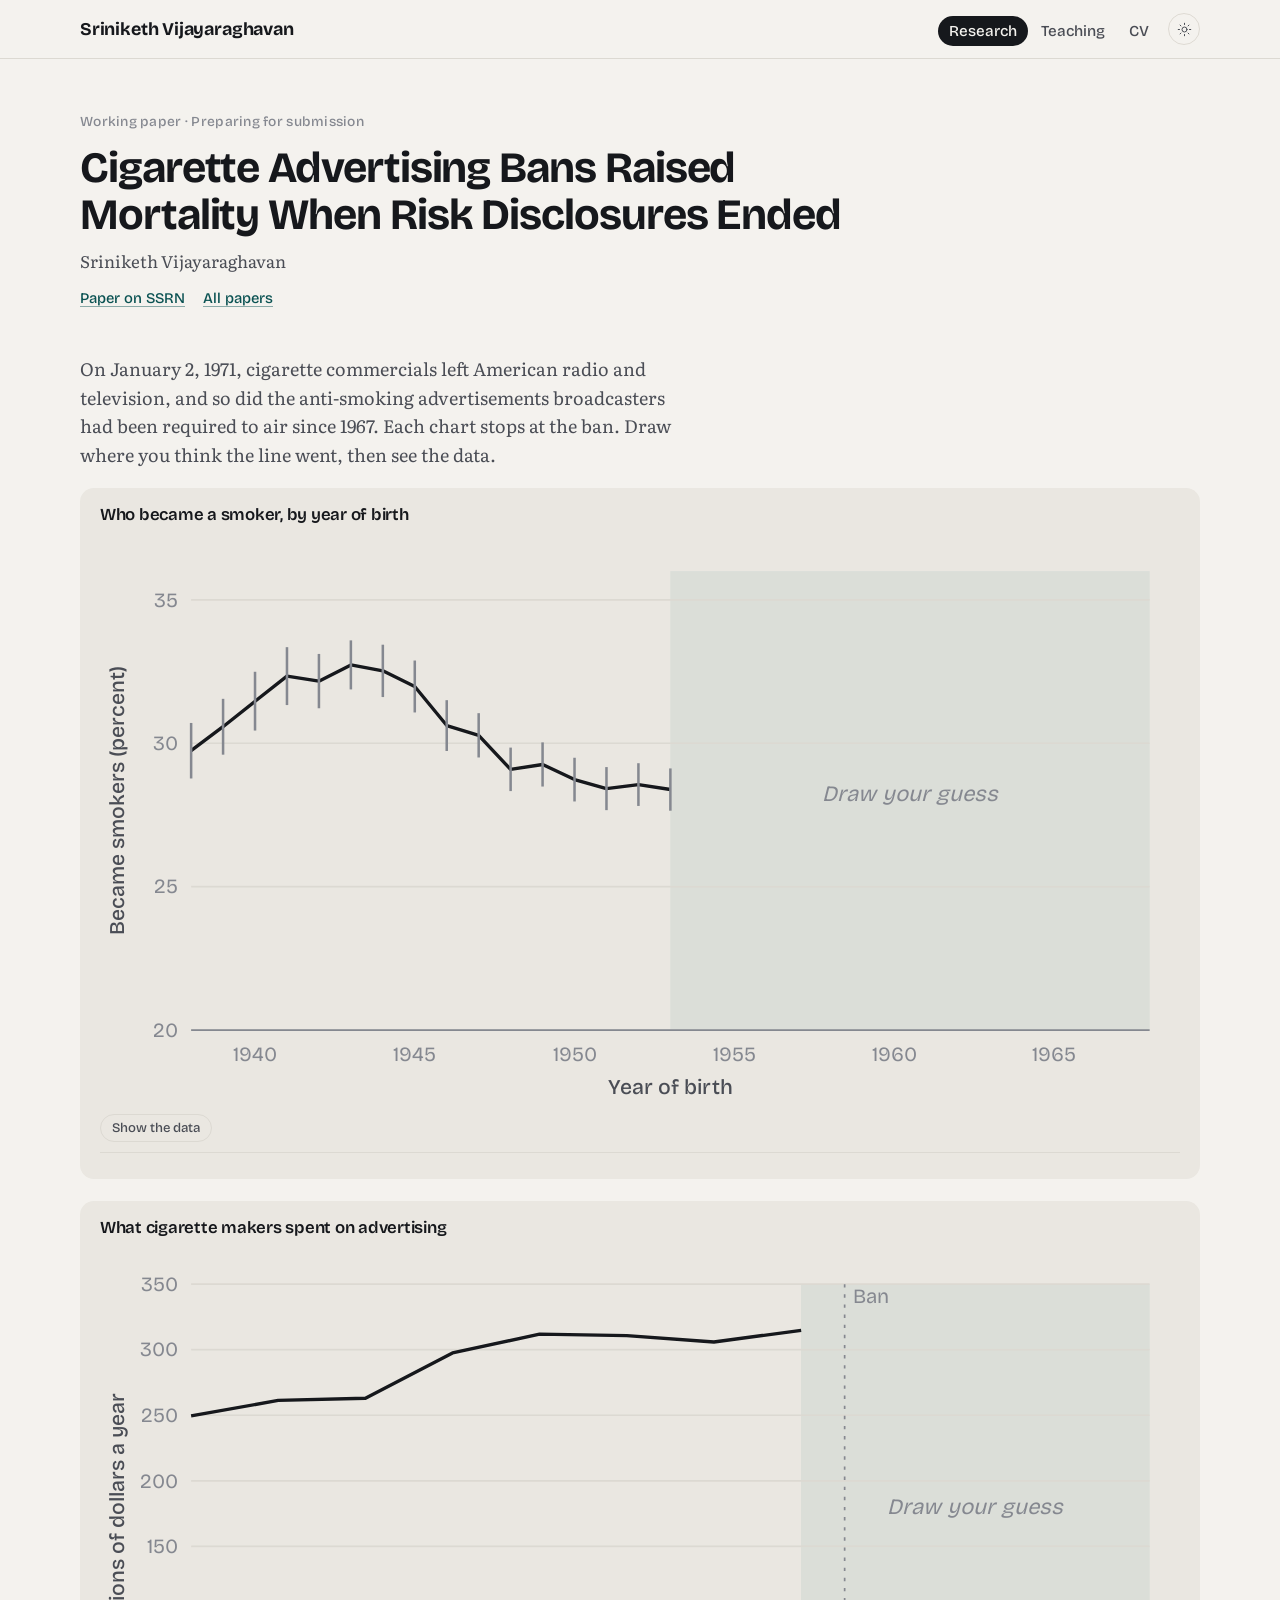
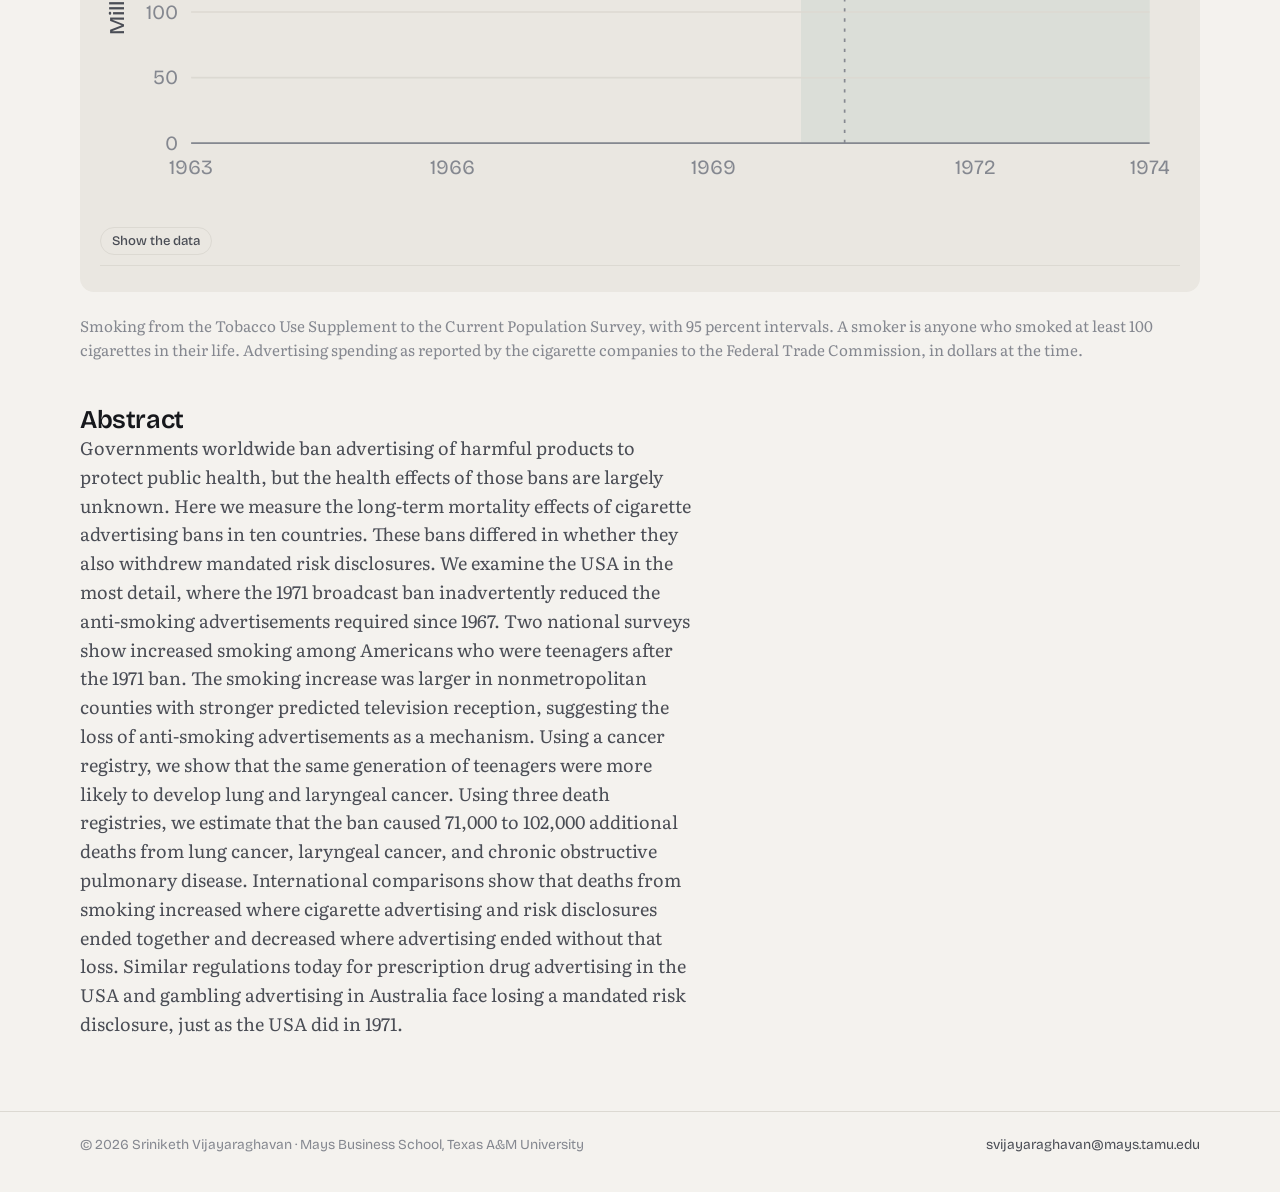
==== cigarettes.html @ d621eacf "Update site" ====
<!DOCTYPE html>

<html lang="en"><head>
<meta charset="utf-8"/>
<meta content="width=device-width, initial-scale=1" name="viewport"/>
<link href="https://fonts.googleapis.com" rel="preconnect"/>
<link crossorigin="" href="https://fonts.gstatic.com" rel="preconnect"/>
<link href="https://fonts.googleapis.com/css2?family=Bricolage+Grotesque:opsz,wght@12..96,400;12..96,500;12..96,600;12..96,700&amp;family=Literata:ital,opsz,wght@0,7..72,400;0,7..72,600;1,7..72,400&amp;family=IBM+Plex+Mono:wght@400;500&amp;display=swap" rel="stylesheet"/>
<link href="assets/style.css?v=28" rel="stylesheet"/>
<script src="assets/site.js?v=28"></script>
<script src="assets/analytics.js?v=28"></script>
<script src="assets/data.js?v=28"></script>
<script src="assets/charts.js?v=28"></script>
<title>Cigarette Advertising Bans Raised Mortality · Sriniketh Vijayaraghavan</title></head><body>
<header class="site-header"><div class="wrap">
<a class="brand" data-edit="cigarettes-11" href="index.html">Sriniketh Vijayaraghavan</a>
<ul class="nav">
<li><a aria-current="page" data-edit="cigarettes-12" href="research.html">Research</a></li>
<li><a data-edit="cigarettes-13" href="teaching.html">Teaching</a></li>
<li><a data-edit="cigarettes-14" href="cv.pdf">CV</a></li>
<li><button aria-label="Switch between light and dark" class="theme-toggle" type="button"><svg class="sun" viewbox="0 0 24 24"><circle cx="12" cy="12" r="4"></circle><path d="M12 2v2M12 20v2M2 12h2M20 12h2M4.9 4.9l1.4 1.4M17.7 17.7l1.4 1.4M4.9 19.1l1.4-1.4M17.7 6.3l1.4-1.4"></path></svg><svg class="moon" viewbox="0 0 24 24"><path d="M20 14.5A8 8 0 0 1 9.5 4a8 8 0 1 0 10.5 10.5z"></path></svg></button></li>
</ul>
</div></header>
<main><div class="wrap">
<div class="paper-head">
<span class="eyebrow" data-edit="cigarettes-1">Working paper · Preparing for submission</span>
<h1 data-edit="cigarettes-7">Cigarette Advertising Bans Raised Mortality When Risk Disclosures Ended</h1>
<p class="authors" data-edit="cigarettes-8">Sriniketh Vijayaraghavan</p>
<div class="links"><a href="https://papers.ssrn.com/sol3/papers.cfm?abstract_id=7458684">Paper on SSRN</a><a data-edit="cigarettes-15" href="research.html">All papers</a></div>
</div>
<section class="explore">
<p class="lead" data-edit="cigarettes-2">On January 2, 1971, cigarette commercials left American radio and television, and so did the anti-smoking advertisements broadcasters had been required to air since 1967. Each chart stops at the ban. Draw where you think the line went, then see the data.</p>
<div class="fig" data-fig="cigDraw"><h3 data-edit="cigarettes-5">Who became a smoker, by year of birth</h3></div>
<div class="fig" data-fig="adsDraw"><h3 data-edit="cigarettes-6">What cigarette makers spent on advertising</h3></div>
<p class="howto" data-edit="cigarettes-3">Smoking from the Tobacco Use Supplement to the Current Population Survey, with 95 percent intervals. A smoker is anyone who smoked at least 100 cigarettes in their life. Advertising spending as reported by the cigarette companies to the Federal Trade Commission, in dollars at the time.</p>
</section>
<section class="abstract">
<h2 data-edit="cigarettes-16">Abstract</h2>
<p data-edit="cigarettes-4">Governments worldwide ban advertising of harmful products to protect public health, but the health effects of those bans are largely unknown. Here we measure the long-term mortality effects of cigarette advertising bans in ten countries. These bans differed in whether they also withdrew mandated risk disclosures. We examine the USA in the most detail, where the 1971 broadcast ban inadvertently reduced the anti-smoking advertisements required since 1967. Two national surveys show increased smoking among Americans who were teenagers after the 1971 ban. The smoking increase was larger in nonmetropolitan counties with stronger predicted television reception, suggesting the loss of anti-smoking advertisements as a mechanism. Using a cancer registry, we show that the same generation of teenagers were more likely to develop lung and laryngeal cancer. Using three death registries, we estimate that the ban caused 71,000 to 102,000 additional deaths from lung cancer, laryngeal cancer, and chronic obstructive pulmonary disease. International comparisons show that deaths from smoking increased where cigarette advertising and risk disclosures ended together and decreased where advertising ended without that loss. Similar regulations today for prescription drug advertising in the USA and gambling advertising in Australia face losing a mandated risk disclosure, just as the USA did in 1971.</p>
</section>
</div></main>
<footer class="site-footer"><div class="wrap"><span data-edit="cigarettes-9">© 2026 Sriniketh Vijayaraghavan · Mays Business School, Texas A&amp;M University</span><a data-edit="cigarettes-10" href="mailto:svijayaraghavan@mays.tamu.edu">svijayaraghavan@mays.tamu.edu</a></div></footer>
</body></html>
---- assets/style.css ----
/* Sriniketh Vijayaraghavan, personal site, v4 "Rollout"
   Newsprint-grey ground, Bricolage Grotesque for display, Literata for reading, Plex Mono for the map.
   The home page opens on a tile map of the US that replays the staggered rollouts the papers are built on. */

:root {
  --bg: #F4F2EE; --bg-2: #EAE7E1; --ink: #16181C; --ink-2: #4A4D55; --ink-3: #858890; --rule: #DCD9D2;
  --accent: #0E6B6B; --accent-ink: #0A5252; --tile: #DAD6CE; --tile-ink: #8E8A82;
  --osg-0: #0B3C49; --osg-1: #2A7F8F; --osg-2: #86C8C9;
  --av-0: #6B1F2B; --av-1: #B8434E; --av-2: #EBA3A5;
  --cig-0: #4F3610; --cig-1: #A6762A; --cig-2: #E4C57E;
  --focus: #0E6B6B;
  --display: "Bricolage Grotesque", "Helvetica Neue", Arial, sans-serif;
  --serif: "Literata", "Iowan Old Style", Georgia, serif;
  --mono: "IBM Plex Mono", Menlo, Consolas, monospace;
  --wrap: 1120px; --measure: 62ch;
}
@media (prefers-color-scheme: dark) {
  :root:not([data-theme="light"]) {
    --bg: #131517; --bg-2: #1B1E22; --ink: #ECEAE4; --ink-2: #B5B3AD; --ink-3: #7C7E85; --rule: #2A2D33;
    --accent: #6FC9C9; --accent-ink: #8FD9D9; --tile: #262A30; --tile-ink: #6E727A;
    --osg-0: #2E8A98; --osg-1: #5DB7C2; --osg-2: #B7E6E6;
    --av-0: #B04653; --av-1: #D97A82; --av-2: #F3C1C3;
    --cig-0: #A77F36; --cig-1: #D2AD5C; --cig-2: #F3E1AE;
    --focus: #6FC9C9;
  }
}
:root[data-theme="dark"] {
  --bg: #131517; --bg-2: #1B1E22; --ink: #ECEAE4; --ink-2: #B5B3AD; --ink-3: #7C7E85; --rule: #2A2D33;
  --accent: #6FC9C9; --accent-ink: #8FD9D9; --tile: #262A30; --tile-ink: #6E727A;
  --osg-0: #2E8A98; --osg-1: #5DB7C2; --osg-2: #B7E6E6;
  --av-0: #B04653; --av-1: #D97A82; --av-2: #F3C1C3;
  --cig-0: #A77F36; --cig-1: #D2AD5C; --cig-2: #F3E1AE;
  --focus: #6FC9C9;
}

*, *::before, *::after { box-sizing: border-box; }
html { -webkit-text-size-adjust: 100%; }
body { margin: 0; background: var(--bg); color: var(--ink); font-family: var(--serif); font-size: 18px; line-height: 1.6; min-height: 100vh; display: flex; flex-direction: column; font-feature-settings: "kern", "liga"; }
a { color: var(--accent-ink); text-decoration: underline; text-decoration-thickness: 1px; text-underline-offset: 3px; text-decoration-color: color-mix(in srgb, var(--accent-ink) 45%, transparent); }
a:hover { text-decoration-color: var(--accent-ink); }
a:focus-visible, button:focus-visible, summary:focus-visible { outline: 2px solid var(--focus); outline-offset: 3px; border-radius: 3px; }
h1, h2, h3 { margin: 0; font-family: var(--display); font-weight: 600; line-height: 1.08; text-wrap: balance; letter-spacing: -0.015em; }
h1 { font-size: clamp(2.4rem, 4.6vw, 3.6rem); font-weight: 700; letter-spacing: -0.025em; }
h2 { font-size: 1.6rem; }
h3 { font-size: 1.2rem; font-weight: 600; }
p { margin: 0; max-width: var(--measure); }
p + p { margin-top: 0.9em; }
.wrap { width: min(var(--wrap), 100% - 44px); margin: 0 auto; }
.eyebrow { font-family: var(--display); font-size: 0.86rem; font-weight: 500; letter-spacing: 0.02em; color: var(--ink-3); }
.mono { font-family: var(--mono); }

/* ---- header ---- */
.site-header { position: sticky; top: 0; z-index: 5; background: color-mix(in srgb, var(--bg) 90%, transparent); backdrop-filter: blur(8px); border-bottom: 1px solid var(--rule); }
.site-header .wrap { display: flex; align-items: center; justify-content: space-between; gap: 12px 18px; padding: 13px 0; flex-wrap: wrap; }
.brand { font-family: var(--display); font-weight: 700; font-size: 1.12rem; letter-spacing: -0.01em; color: var(--ink); text-decoration: none; }
.nav { display: flex; align-items: center; gap: 2px; margin: 0; padding: 0; list-style: none; }
.nav a { font-family: var(--display); font-weight: 500; font-size: 0.95rem; color: var(--ink-2); text-decoration: none; padding: 6px 11px; border-radius: 999px; }
.nav a:hover { color: var(--ink); background: var(--bg-2); }
.nav a[aria-current="page"] { color: var(--bg); background: var(--ink); }
.theme-toggle { margin-left: 6px; width: 32px; height: 32px; border-radius: 50%; border: 1px solid var(--rule); background: transparent; color: var(--ink-2); cursor: pointer; display: grid; place-items: center; }
.theme-toggle:hover { color: var(--ink); border-color: var(--ink-3); }
.theme-toggle svg { width: 15px; height: 15px; fill: none; stroke: currentColor; stroke-width: 1.6; stroke-linecap: round; }
.theme-toggle .moon { display: none; }
:root[data-theme="dark"] .theme-toggle .sun { display: none; } :root[data-theme="dark"] .theme-toggle .moon { display: block; }
@media (prefers-color-scheme: dark) { :root:not([data-theme="light"]) .theme-toggle .sun { display: none; } :root:not([data-theme="light"]) .theme-toggle .moon { display: block; } }

main { flex: 1 0 auto; padding: 52px 0 72px; }

/* ---- hero with the photo and the cigarette figure ---- */
.hero-photo { display: block; width: 132px; height: 132px; border-radius: 50%; object-fit: cover; margin-bottom: 22px; }
.hero-fig .fig { margin-bottom: 0; }
.hero-fig .rollout-caption { margin-top: 12px; }
.rollout-head h3 { margin: 0; font-size: 1.05rem; }
.explore .map { max-width: 620px; margin: 0 auto; }
.hero { display: grid; grid-template-columns: minmax(0, 1fr) minmax(0, 580px); gap: 56px; align-items: start; }
.hero .eyebrow { display: block; margin-bottom: 14px; }
.hero h1 { margin-bottom: 16px; }
.hero .lede { font-size: 1.22rem; line-height: 1.5; max-width: 34ch; }
.hero .lede em { color: var(--ink-2); }
.contact { display: flex; flex-wrap: wrap; gap: 6px 18px; margin-top: 24px; font-family: var(--display); font-size: 0.92rem; font-weight: 500; }
.contact a { color: var(--ink-2); text-decoration: none; }
.contact a:hover { color: var(--accent-ink); }
.contact span { color: var(--ink-3); font-weight: 400; }

.rollout { background: var(--bg-2); border-radius: 14px; padding: 18px 20px 16px; }
.rollout-head { display: flex; align-items: center; justify-content: space-between; gap: 12px; flex-wrap: wrap; margin-bottom: 8px; }
.layers { display: flex; flex-wrap: wrap; gap: 4px; background: var(--bg); padding: 3px; border-radius: 22px; }
.layer { font-family: var(--display); font-weight: 500; font-size: 0.86rem; color: var(--ink-2); background: transparent; border: 0; padding: 6px 12px; border-radius: 999px; cursor: pointer; }
.layer:hover { color: var(--ink); }
.layer[aria-pressed="true"] { background: var(--ink); color: var(--bg); }
.readout { display: flex; align-items: baseline; gap: 10px; }
.readout .year { font-family: var(--display); font-weight: 700; font-size: 2.2rem; letter-spacing: -0.03em; line-height: 1; font-variant-numeric: tabular-nums; min-width: 2.4em; }
.readout .count { font-family: var(--mono); font-size: 0.8rem; color: var(--ink-3); }
.map { display: block; width: 100%; height: auto; }
.map .tile { fill: var(--tile); transition: fill .45s ease; }
.map .code { font-family: var(--mono); font-size: 11px; fill: var(--tile-ink); pointer-events: none; }
.map .code.name { font-family: var(--display); font-weight: 500; font-size: 10.5px; }
.map .rowlab { font-family: var(--display); font-size: 11px; fill: var(--ink-2); }
.map .rowrule { stroke: var(--rule); stroke-width: 1; }
.map .yeartick { stroke: var(--rule); stroke-width: 1; stroke-dasharray: 2 3; }
.map .on .code { fill: #fff; }
.map g:hover .tile { stroke: var(--ink); stroke-width: 1.5; }
.scrub-row { margin-top: 8px; display: flex; align-items: center; gap: 10px; }
.scrub-row input[type="range"] { flex: 1; accent-color: var(--accent); }
.scrub-row span { font-family: var(--mono); font-size: 0.74rem; color: var(--ink-3); }
.slider-label { display: block; font-family: var(--display); font-size: 0.82rem; font-weight: 500; color: var(--ink-3); margin-top: 6px; }
.toy { margin-top: 56px; display: grid; grid-template-columns: minmax(0, 1fr) minmax(0, 1.4fr); gap: 36px; align-items: start; }
.toy .fig { margin-bottom: 0; }
@media (max-width: 980px) { .toy { grid-template-columns: 1fr; } }
.rollout-foot { display: flex; align-items: center; justify-content: space-between; gap: 10px; flex-wrap: wrap; margin-top: 10px; }
.hovername { font-family: var(--mono); font-size: 0.8rem; color: var(--ink-2); min-height: 1.3em; }
.legend { display: flex; align-items: center; gap: 6px; font-family: var(--mono); font-size: 0.74rem; color: var(--ink-3); }
.legend i { display: inline-block; width: 26px; height: 9px; border-radius: 2px; }
.replay { font-family: var(--display); font-weight: 500; font-size: 0.82rem; color: var(--ink-2); background: transparent; border: 1px solid var(--rule); border-radius: 999px; padding: 5px 11px; cursor: pointer; }
.replay:hover { color: var(--ink); border-color: var(--ink-3); }
.rollout-caption { margin-top: 10px; font-size: 0.9rem; color: var(--ink-3); max-width: none; }

/* ---- sections ---- */
.section { margin-top: 72px; }
.section-head { display: flex; align-items: baseline; justify-content: space-between; gap: 16px; margin-bottom: 22px; padding-bottom: 12px; border-bottom: 1px solid var(--ink); }
.section-head a { font-family: var(--display); font-weight: 500; font-size: 0.92rem; text-decoration: none; }
.themes-list { display: grid; grid-template-columns: 1fr 1fr; gap: 0 48px; }
.theme-row { display: grid; grid-template-columns: 1fr auto; gap: 4px 14px; padding: 16px 0; border-bottom: 1px solid var(--rule); color: var(--ink); text-decoration: none; }
.theme-row:hover h3 { color: var(--accent-ink); }
.theme-row h3 { font-size: 1.15rem; }
.theme-row .count { font-family: var(--mono); font-size: 0.78rem; color: var(--ink-3); padding-top: 5px; white-space: nowrap; }
.theme-row p { grid-column: 1 / -1; font-size: 0.98rem; color: var(--ink-2); line-height: 1.45; }
.about { display: grid; grid-template-columns: 150px 1fr; gap: 32px; align-items: start; }
.about-text { grid-template-columns: 1fr; }
.about img { width: 150px; aspect-ratio: 1; object-fit: cover; border-radius: 10px; background: var(--bg-2); display: block; }
.news { list-style: none; margin: 0; padding: 0; display: grid; gap: 10px; }
.news li { display: grid; grid-template-columns: 100px 1fr; gap: 16px; font-size: 1rem; }
.news time { font-family: var(--mono); font-size: 0.8rem; color: var(--ink-3); padding-top: 5px; }

/* ---- research ---- */
.page-title { margin-bottom: 10px; }
.page-lede { color: var(--ink-2); margin-bottom: 32px; font-size: 1.08rem; }
.filters { display: flex; flex-wrap: wrap; gap: 8px; margin-bottom: 30px; }
.chip { font-family: var(--display); font-weight: 500; font-size: 0.88rem; border: 1px solid var(--rule); background: transparent; color: var(--ink-2); padding: 6px 13px; border-radius: 999px; cursor: pointer; display: inline-flex; gap: 7px; align-items: baseline; }
.chip:hover { border-color: var(--ink-3); color: var(--ink); }
.chip[aria-pressed="true"] { background: var(--ink); color: var(--bg); border-color: var(--ink); }
.chip .n { font-family: var(--mono); font-size: 0.74rem; opacity: .7; }
.paper-group { margin-bottom: 48px; }
.paper-group > h2 { margin-bottom: 4px; padding-bottom: 10px; border-bottom: 1px solid var(--ink); }
.paper-group[hidden], .paper[hidden] { display: none; }
.paper { padding: 22px 0; border-bottom: 1px solid var(--rule); }
.paper:last-child { border-bottom: 0; }
.paper h3 { font-family: var(--serif); font-weight: 600; font-size: 1.3rem; letter-spacing: 0; margin-bottom: 6px; }
.paper h3 a { color: var(--ink); text-decoration: none; }
.paper h3 a:hover { color: var(--accent-ink); }
.paper .authors { color: var(--ink-2); font-size: 1rem; }
.paper .authors .me { color: var(--ink); }
.paper .venue { margin-top: 8px; display: flex; flex-wrap: wrap; gap: 6px 14px; align-items: center; font-size: 0.98rem; color: var(--ink-2); }
.tag { font-family: var(--display); font-weight: 500; font-size: 0.78rem; color: var(--ink); border: 1px solid var(--ink); padding: 2px 9px; border-radius: 999px; white-space: nowrap; }
.tag.soft { color: var(--ink-2); border-color: var(--rule); }
.themes { margin-top: 8px; display: flex; flex-wrap: wrap; gap: 4px 12px; font-family: var(--mono); font-size: 0.76rem; color: var(--ink-3); }
.paper .links { margin-top: 10px; display: flex; flex-wrap: wrap; gap: 6px 18px; font-family: var(--display); font-weight: 500; font-size: 0.9rem; }
.paper details { margin-top: 10px; max-width: var(--measure); }
.paper summary { cursor: pointer; font-family: var(--display); font-weight: 500; font-size: 0.9rem; color: var(--ink-2); list-style: none; display: inline-flex; align-items: center; gap: 8px; }
.paper summary::-webkit-details-marker { display: none; }
.paper summary::before { content: ""; width: 0; height: 0; border-left: 5px solid var(--ink-3); border-top: 4px solid transparent; border-bottom: 4px solid transparent; transition: transform .15s; }
.paper details[open] summary::before { transform: rotate(90deg); }
.paper details p { margin-top: 10px; font-size: 1rem; color: var(--ink-2); }

/* ---- teaching ---- */
.school { margin-bottom: 48px; }
.school > h2 { margin-bottom: 4px; padding-bottom: 10px; border-bottom: 1px solid var(--ink); font-size: 1.35rem; }
.course { display: grid; grid-template-columns: 170px 1fr; gap: 22px; padding: 22px 0; border-bottom: 1px solid var(--rule); }
.course:last-child { border-bottom: 0; }
.course .code { font-family: var(--mono); font-size: 0.92rem; color: var(--ink); line-height: 1.5; padding-top: 3px; }
.course .code small { display: block; font-size: 0.78rem; color: var(--ink-3); }
.course h3 { margin-bottom: 3px; }
.course .meta { font-family: var(--display); font-size: 0.86rem; font-weight: 500; color: var(--ink-3); margin-bottom: 8px; }
.course p { font-size: 1rem; color: var(--ink-2); }
.award-list { list-style: none; margin: 0; padding: 0; display: grid; gap: 10px; }
.award-list li { display: grid; grid-template-columns: 100px 1fr; gap: 16px; }
.award-list .yr { font-family: var(--mono); font-size: 0.8rem; color: var(--ink-3); padding-top: 5px; }

/* ---- CV ---- */
.cv-head { display: flex; align-items: flex-start; justify-content: space-between; gap: 20px; flex-wrap: wrap; margin-bottom: 36px; }
.btn { display: inline-flex; align-items: center; gap: 8px; font-family: var(--display); font-weight: 500; font-size: 0.92rem; color: var(--bg); background: var(--ink); padding: 9px 16px; border-radius: 999px; text-decoration: none; }
.btn:hover { background: var(--accent-ink); color: var(--bg); }
.btn svg { width: 14px; height: 14px; fill: currentColor; }
.cv section { display: grid; grid-template-columns: 190px 1fr; gap: 28px; padding: 24px 0; border-top: 1px solid var(--rule); }
.cv section h2 { font-size: 0.88rem; font-weight: 500; color: var(--ink-3); padding-top: 5px; letter-spacing: 0; }
.cv .rows { display: grid; gap: 14px; }
.cv .row { display: grid; grid-template-columns: 1fr 130px; gap: 16px; }
.cv .row .when { font-family: var(--mono); font-size: 0.8rem; color: var(--ink-3); text-align: right; padding-top: 5px; }
.cv .row strong { font-weight: 600; }
.cv .row .sub { color: var(--ink-2); font-size: 0.98rem; }
.cv ul.plain { list-style: none; margin: 0; padding: 0; display: grid; gap: 12px; }
.cv ul.plain li { font-size: 1rem; }
.cv ul.plain li .st { color: var(--ink-3); }

/* ---- footer ---- */
.site-footer { border-top: 1px solid var(--rule); padding: 22px 0 36px; font-family: var(--display); font-size: 0.86rem; color: var(--ink-3); }
.site-footer .wrap { display: flex; justify-content: space-between; gap: 12px; flex-wrap: wrap; }
.site-footer a { color: var(--ink-2); text-decoration: none; }

/* ---- responsive ---- */
@media (max-width: 980px) { .hero { grid-template-columns: 1fr; gap: 36px; } .hero .rollout { max-width: 640px; } }
@media (max-width: 820px) {
  body { font-size: 17px; }
  .themes-list { grid-template-columns: 1fr; }
  .about { grid-template-columns: 1fr; gap: 16px; } .about img { width: 120px; }
  .hero-photo { width: 104px; height: 104px; margin-bottom: 16px; }
  .course { grid-template-columns: 1fr; gap: 6px; }
  .cv section { grid-template-columns: 1fr; gap: 10px; }
  .cv .row { grid-template-columns: 1fr; gap: 2px; } .cv .row .when { text-align: left; }
  .news li, .award-list li { grid-template-columns: 1fr; gap: 2px; }
}
@media (max-width: 560px) {
  .wrap { width: calc(100% - 32px); }
  .nav a { padding: 5px 8px; font-size: 0.88rem; }
  .rollout { padding: 14px 12px 12px; border-radius: 10px; }
  .readout .year { font-size: 1.8rem; }
  .map .code { font-size: 9px; }
}
@media (prefers-reduced-motion: reduce) { * { transition: none !important; } }
@media print { .site-header, .site-footer, .btn, .filters, .rollout { display: none; } body { font-size: 11pt; color: #000; background: #fff; } main { padding: 0; } .cv section { break-inside: avoid; } }

/* ---- paper pages and interactive figures ---- */
.paper-head .eyebrow { display: block; margin-bottom: 12px; }
.paper-head h1 { font-size: clamp(1.9rem, 3.4vw, 2.7rem); margin-bottom: 10px; }
.paper-head .authors { color: var(--ink-2); font-size: 1.05rem; }
.paper-head .venue { margin-top: 10px; }
.paper-head .links { margin-top: 12px; display: flex; flex-wrap: wrap; gap: 6px 18px; font-family: var(--display); font-weight: 500; font-size: 0.92rem; }
.explore { margin-top: 44px; }
.explore > h2 { margin-bottom: 6px; }
.explore > .lead { color: var(--ink-2); margin-bottom: 18px; }
.fig { background: var(--bg-2); border-radius: 14px; padding: 18px 20px 16px; margin-bottom: 22px; }
.fig h3 { font-size: 1.05rem; margin-bottom: 10px; }
.fig-controls { margin-bottom: 10px; }
.seg { display: inline-flex; flex-wrap: wrap; gap: 4px; background: var(--bg); padding: 3px; border-radius: 22px; }
.seg button { font-family: var(--display); font-weight: 500; font-size: 0.86rem; color: var(--ink-2); background: transparent; border: 0; padding: 6px 12px; border-radius: 999px; cursor: pointer; }
.seg button:hover { color: var(--ink); }
.seg button[aria-pressed="true"] { background: var(--ink); color: var(--bg); }
.plot { margin: 4px 0 6px; }
.fig-controls-row { display: flex; flex-wrap: wrap; gap: 8px 12px; align-items: center; }
.select { font-family: var(--display); font-weight: 500; font-size: 0.9rem; color: var(--ink); background: var(--bg); border: 1px solid var(--rule); border-radius: 999px; padding: 6px 12px; max-width: 100%; }
.chart .line { stroke-width: 2; stroke-linejoin: round; } .chart .l-main { stroke: var(--accent); } .chart .l-ref { stroke: var(--ink-3); stroke-dasharray: 4 3; }
.legend-row { display: flex; flex-wrap: wrap; gap: 6px 18px; font-family: var(--display); font-size: 0.82rem; color: var(--ink-2); margin-top: 4px; }
.legend-row .lg::before { content: ''; display: inline-block; width: 18px; height: 0; border-top: 2px solid var(--accent); vertical-align: middle; margin-right: 6px; }
.legend-row .lg.l-ref::before { border-top: 2px dashed var(--ink-3); }
.chart { width: 100%; height: auto; display: block; font-family: var(--display); }
.chart .grid { stroke: var(--rule); stroke-width: 1; }
.chart .axis { stroke: var(--ink-3); stroke-width: 1; }
.chart .ref { stroke: var(--ink-3); stroke-width: 1; stroke-dasharray: 3 3; }
.chart .vline { stroke: var(--ink-3); stroke-width: 1; stroke-dasharray: 2 4; }
.chart .shade { fill: var(--accent); opacity: .08; }
.chart .tick { font-size: 12px; fill: var(--ink-3); }
.chart .label { font-size: 12.5px; fill: var(--ink-2); font-weight: 500; }
.chart .rowlabel { font-size: 12.5px; fill: var(--ink); }
.chart .ci { stroke: var(--accent); stroke-width: 1.5; }
.chart .pt { fill: var(--accent); }
.chart .mark.pre .ci { stroke: var(--ink-3); } .chart .mark.pre .pt { fill: var(--ink-3); }
.chart .mark .hit { fill: transparent; }
.chart .mark.active .pt { r: 6; stroke: var(--ink); stroke-width: 1.5; }
.chart .mark.active .ci { stroke-width: 2.5; }
.chart .bar { fill: var(--accent); opacity: .85; } .chart .bar-net { fill: var(--ink); }
.slider-row input[type="range"] { width: 100%; accent-color: var(--accent); margin: 6px 0 2px; }
.readout-line { font-size: 1rem; line-height: 1.5; max-width: none; min-height: 3.2em; }
.overall-line { margin-top: 10px; padding-top: 10px; border-top: 1px solid var(--rule); font-size: 0.98rem; color: var(--ink-2); max-width: none; }
.calc { display: grid; grid-template-columns: 1fr 1fr; gap: 10px 28px; margin-bottom: 8px; align-items: end; }
.calc-row { display: grid; grid-template-columns: 1fr auto; gap: 2px 10px; font-family: var(--display); font-size: 0.9rem; color: var(--ink-2); }
.calc-row input { grid-column: 1 / -1; width: 100%; accent-color: var(--accent); }
.calc-val { font-family: var(--mono); font-size: 0.86rem; color: var(--ink); }
.calc .replay { grid-column: 1 / -1; justify-self: start; }
.howto { font-size: 0.95rem; color: var(--ink-3); max-width: none; }
.abstract { margin-top: 44px; }
.abstract p { color: var(--ink-2); }
.explore-link { font-family: var(--display); font-weight: 500; font-size: 0.9rem; }
@media (max-width: 700px) { .calc { grid-template-columns: 1fr; } .chart .tick { font-size: 14px; } .chart .label, .chart .rowlabel { font-size: 14px; } }

.chart .hbar { fill: var(--accent); }
.chart .hbar.k0, .chart .l-k0 { --kc: var(--av-1); } .chart .hbar.k1, .chart .l-k1 { --kc: var(--ink-3); } .chart .hbar.k2, .chart .l-k2 { --kc: var(--accent); } .chart .hbar.k3, .chart .l-k3 { --kc: var(--cig-1); }
.chart .hbar.k0, .chart .hbar.k1, .chart .hbar.k2, .chart .hbar.k3 { fill: var(--kc); }
.chart .line.l-k0, .chart .line.l-k1, .chart .line.l-k2, .chart .line.l-k3 { stroke: var(--kc); }
.legend-row .lg.l-k0::before { border-top-color: var(--av-1); } .legend-row .lg.l-k1::before { border-top-color: var(--ink-3); } .legend-row .lg.l-k2::before { border-top-color: var(--accent); } .legend-row .lg.l-k3::before { border-top-color: var(--cig-1); }
.chart .rowlabel.small { font-size: 11.5px; }
.chart .hrow.active .hbar { fill: var(--ink); }
.chart .hrow .hit { fill: transparent; }

.ads-head { display: flex; align-items: baseline; gap: 14px; flex-wrap: wrap; min-height: 2.6rem; }
.ads-year { font-family: var(--display); font-weight: 700; font-size: 2.2rem; letter-spacing: -0.03em; line-height: 1; font-variant-numeric: tabular-nums; }
.ads-tag { font-family: var(--display); font-weight: 500; font-size: 0.86rem; padding: 3px 10px; border-radius: 999px; }
.ads-tag.fd { background: color-mix(in srgb, var(--accent) 18%, transparent); color: var(--accent-ink); }
.ads-tag.ban { background: var(--ink); color: var(--bg); }
.chart .adbar { fill: var(--cig-1); } .chart .adbar.broadcast { fill: var(--av-1); }

.drawit svg { touch-action: none; cursor: crosshair; }
.chart .guess-zone { fill: var(--accent); opacity: .07; }
.chart .hint { font-size: 13px; fill: var(--ink-3); font-style: italic; pointer-events: none; transition: opacity .2s; }
.chart .l-known { stroke: var(--ink); stroke-width: 2; }
.chart .known-ci { stroke: var(--ink-3); }
.chart .l-guess { stroke: var(--accent); stroke-width: 2.5; stroke-dasharray: 5 4; }
.chart .l-real { stroke: var(--ink); stroke-width: 2.2; }
.chart .l-bc { stroke: var(--av-1); stroke-width: 2; }
.legend-row .lg.l-real::before { border-top-color: var(--ink); } .legend-row .lg.l-guess::before { border-top: 2px dashed var(--accent); } .legend-row .lg.l-bc::before { border-top-color: var(--av-1); }
.drawit-row { display: flex; gap: 8px; margin-top: 6px; }
.duel-q { font-family: var(--display); font-weight: 600; font-size: 1.15rem; color: var(--ink); margin: 4px 0 10px; max-width: none; }
.duel-picks { display: flex; gap: 10px; flex-wrap: wrap; margin-bottom: 12px; }
.duel-pick { font-family: var(--display); font-weight: 600; font-size: 1rem; color: var(--ink); background: var(--bg); border: 2px solid var(--rule); border-radius: 999px; padding: 10px 22px; cursor: pointer; transition: border-color .15s, background .15s; }
.duel-pick:hover:not(:disabled) { border-color: var(--ink-3); }
.duel-pick:disabled { cursor: default; opacity: .55; }
.duel-pick.win { opacity: 1; border-color: var(--accent); background: color-mix(in srgb, var(--accent) 14%, transparent); }
.duel-pick.mine:not(.win) { text-decoration: line-through; }
.duel-tally { margin: 8px 0 0; font-weight: 600; color: var(--ink); max-width: none; }
.fig-note { font-family: var(--display); font-size: 0.9rem; color: var(--ink-2); margin: 0 0 8px; }

/* ---- in-place text editing on the published page ---- */
.editbar { position: fixed; right: 16px; bottom: 16px; z-index: 20; display: flex; align-items: center; gap: 8px; background: var(--bg); border: 1px solid var(--rule); border-radius: 999px; padding: 6px 8px 6px 12px; box-shadow: 0 6px 24px rgba(0,0,0,.12); max-width: calc(100% - 32px); }
.edit-btn { font-family: var(--display); font-weight: 500; font-size: 0.9rem; color: var(--ink); background: transparent; border: 1px solid var(--rule); border-radius: 999px; padding: 7px 14px; cursor: pointer; }
.edit-btn.primary { background: var(--ink); color: var(--bg); border-color: var(--ink); }
.edit-btn:disabled { opacity: .5; }
.edit-msg { font-family: var(--display); font-size: 0.82rem; color: var(--ink-2); padding-right: 6px; }
.edit-msg:empty { display: none; }
body.editing [data-edit] { outline: 1.5px dashed var(--accent); outline-offset: 3px; border-radius: 3px; min-height: 1em; }
body.editing [data-edit]:focus { outline-style: solid; background: color-mix(in srgb, var(--accent) 8%, transparent); }
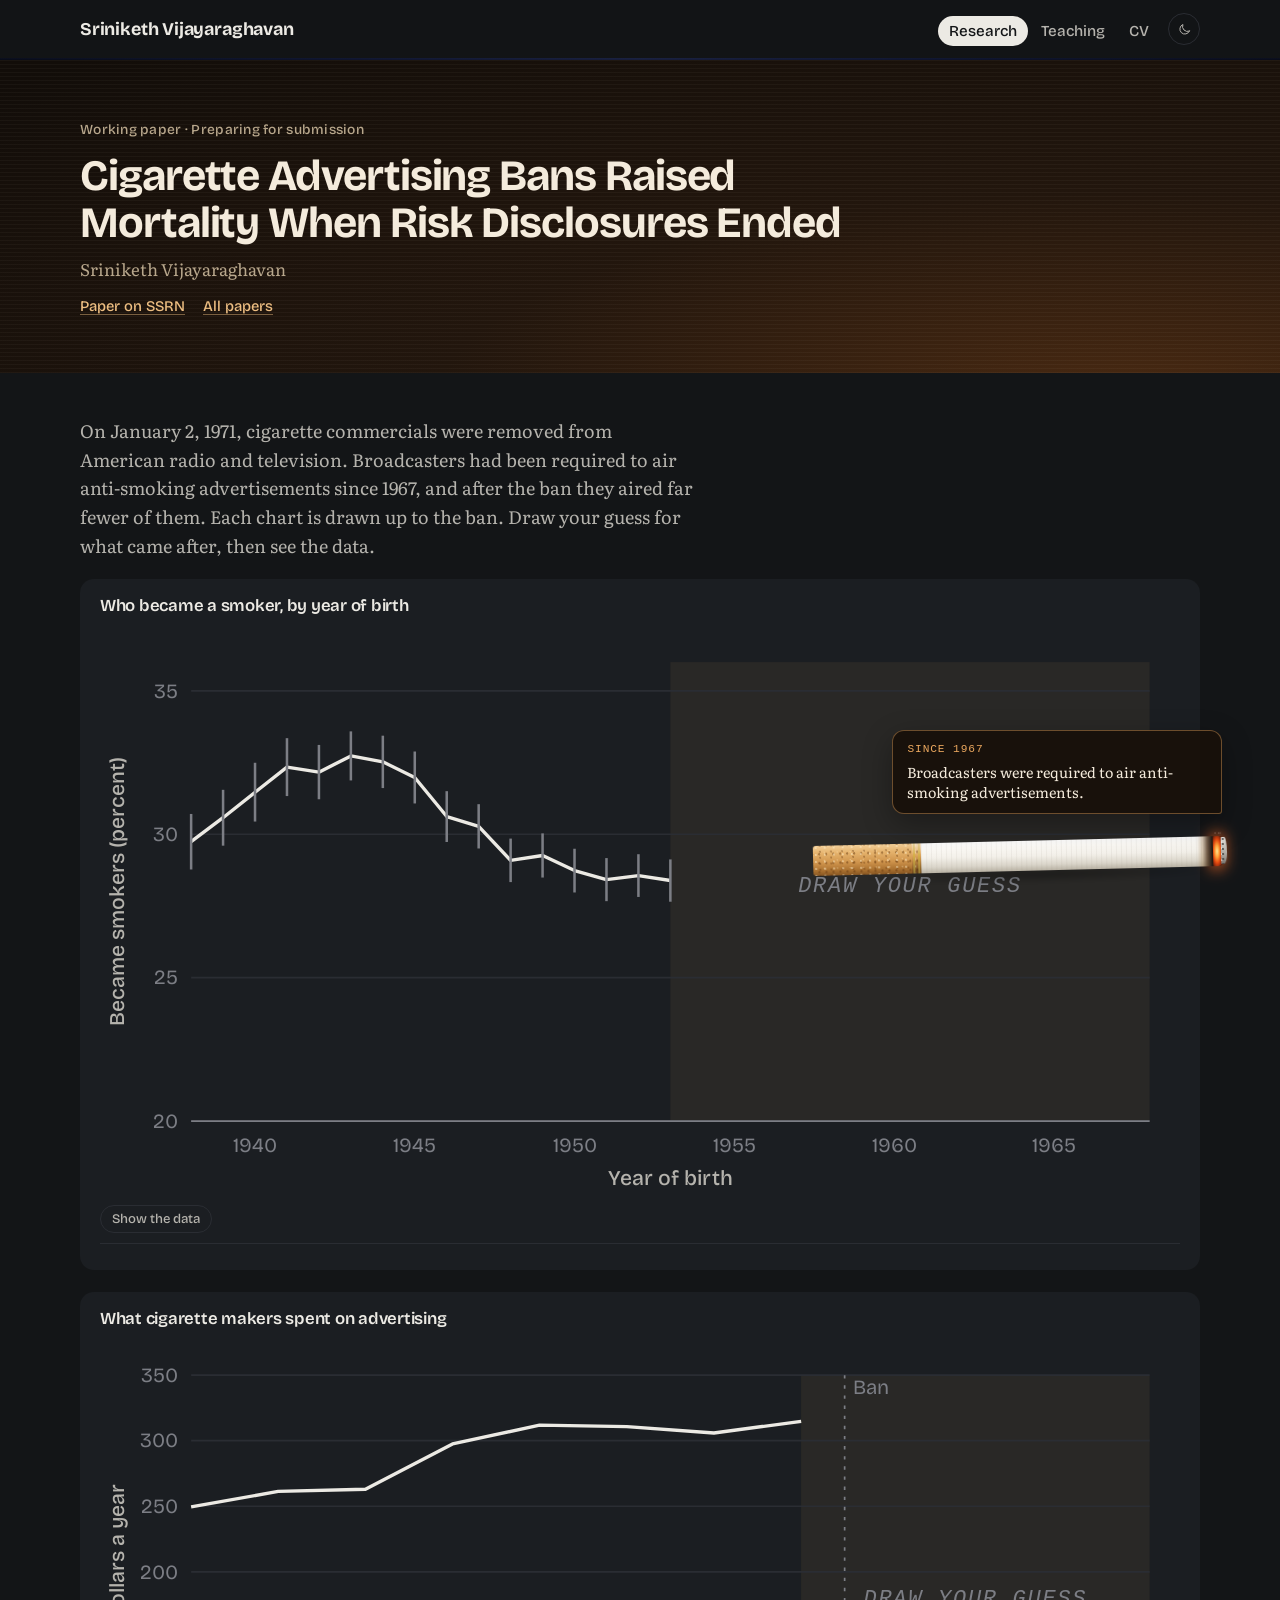
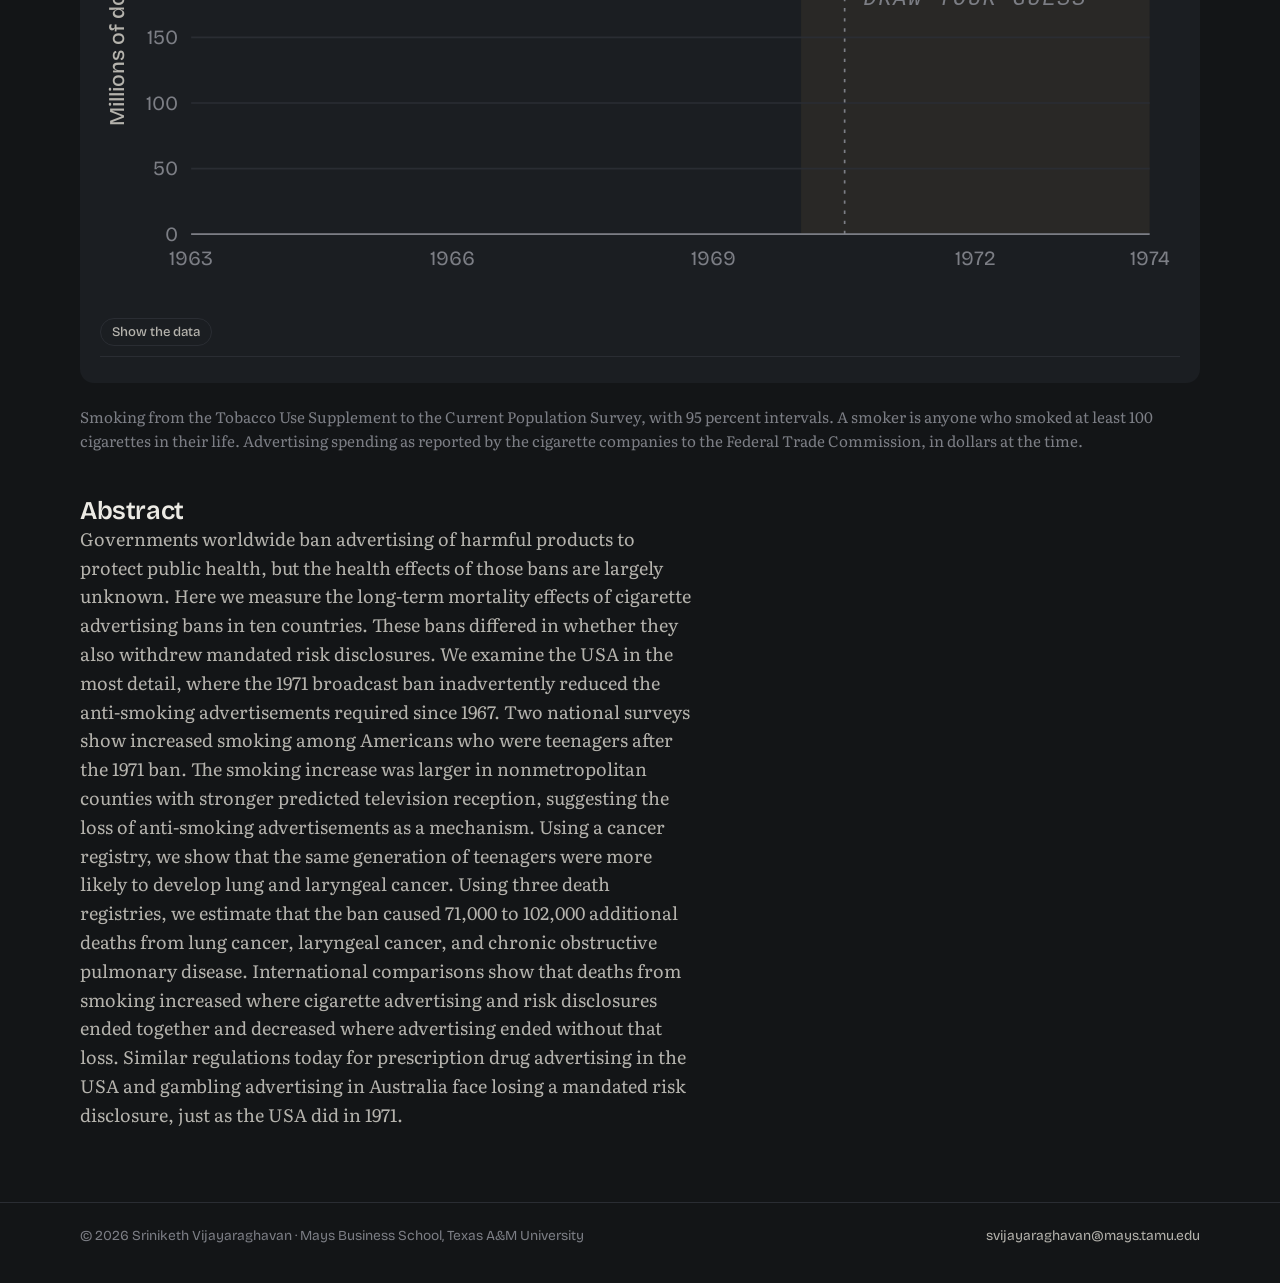
==== commit 74d1dfab: "Update site" ====
--- a/cigarettes.html
+++ b/cigarettes.html
@@ -3,15 +3,17 @@
 <html lang="en"><head>
 <meta charset="utf-8"/>
 <meta content="width=device-width, initial-scale=1" name="viewport"/>
+<link href="https://sriniketh.com/cigarettes.html" rel="canonical"/>
 <link href="https://fonts.googleapis.com" rel="preconnect"/>
 <link crossorigin="" href="https://fonts.gstatic.com" rel="preconnect"/>
 <link href="https://fonts.googleapis.com/css2?family=Bricolage+Grotesque:opsz,wght@12..96,400;12..96,500;12..96,600;12..96,700&amp;family=Literata:ital,opsz,wght@0,7..72,400;0,7..72,600;1,7..72,400&amp;family=IBM+Plex+Mono:wght@400;500&amp;display=swap" rel="stylesheet"/>
-<link href="assets/style.css?v=28" rel="stylesheet"/>
-<script src="assets/site.js?v=28"></script>
-<script src="assets/analytics.js?v=28"></script>
-<script src="assets/data.js?v=28"></script>
-<script src="assets/charts.js?v=28"></script>
-<title>Cigarette Advertising Bans Raised Mortality · Sriniketh Vijayaraghavan</title></head><body>
+<link href="assets/style.css?v=39" rel="stylesheet"/>
+<script src="assets/site.js?v=39"></script>
+<script src="assets/analytics.js?v=39"></script>
+<script src="assets/data.js?v=39"></script>
+<script src="assets/charts.js?v=39"></script>
+<script src="assets/scenes.js?v=39"></script>
+<title>Cigarette Advertising Bans Raised Mortality · Sriniketh Vijayaraghavan</title></head><body data-scene="cig">
 <header class="site-header"><div class="wrap">
 <a class="brand" data-edit="cigarettes-11" href="index.html">Sriniketh Vijayaraghavan</a>
 <ul class="nav">
@@ -21,15 +23,16 @@
 <li><button aria-label="Switch between light and dark" class="theme-toggle" type="button"><svg class="sun" viewbox="0 0 24 24"><circle cx="12" cy="12" r="4"></circle><path d="M12 2v2M12 20v2M2 12h2M20 12h2M4.9 4.9l1.4 1.4M17.7 17.7l1.4 1.4M4.9 19.1l1.4-1.4M17.7 6.3l1.4-1.4"></path></svg><svg class="moon" viewbox="0 0 24 24"><path d="M20 14.5A8 8 0 0 1 9.5 4a8 8 0 1 0 10.5 10.5z"></path></svg></button></li>
 </ul>
 </div></header>
-<main><div class="wrap">
+<main class="has-scene"><section class="scene scene-cig"><div class="wrap">
 <div class="paper-head">
 <span class="eyebrow" data-edit="cigarettes-1">Working paper · Preparing for submission</span>
 <h1 data-edit="cigarettes-7">Cigarette Advertising Bans Raised Mortality When Risk Disclosures Ended</h1>
 <p class="authors" data-edit="cigarettes-8">Sriniketh Vijayaraghavan</p>
 <div class="links"><a href="https://papers.ssrn.com/sol3/papers.cfm?abstract_id=7458684">Paper on SSRN</a><a data-edit="cigarettes-15" href="research.html">All papers</a></div>
 </div>
+</div></section><div class="wrap">
 <section class="explore">
-<p class="lead" data-edit="cigarettes-2">On January 2, 1971, cigarette commercials left American radio and television, and so did the anti-smoking advertisements broadcasters had been required to air since 1967. Each chart stops at the ban. Draw where you think the line went, then see the data.</p>
+<p class="lead" data-edit="cigarettes-2">On January 2, 1971, cigarette commercials were removed from American radio and television. Broadcasters had been required to air anti-smoking advertisements since 1967, and after the ban they aired far fewer of them. Each chart is drawn up to the ban. Draw your guess for what came after, then see the data.</p>
 <div class="fig" data-fig="cigDraw"><h3 data-edit="cigarettes-5">Who became a smoker, by year of birth</h3></div>
 <div class="fig" data-fig="adsDraw"><h3 data-edit="cigarettes-6">What cigarette makers spent on advertising</h3></div>
 <p class="howto" data-edit="cigarettes-3">Smoking from the Tobacco Use Supplement to the Current Population Survey, with 95 percent intervals. A smoker is anyone who smoked at least 100 cigarettes in their life. Advertising spending as reported by the cigarette companies to the Federal Trade Commission, in dollars at the time.</p>
--- a/assets/style.css
+++ b/assets/style.css
@@ -317,3 +317,240 @@
 .edit-msg:empty { display: none; }
 body.editing [data-edit] { outline: 1.5px dashed var(--accent); outline-offset: 3px; border-radius: 3px; min-height: 1em; }
 body.editing [data-edit]:focus { outline-style: solid; background: color-mix(in srgb, var(--accent) 8%, transparent); }
+
+/* ---- the sky: follows the visitor's local time ---- */
+:root { --sky-h: clamp(250px, 44vh, 400px); --sky-a: #2C70CE; --sky-b: #84C0F0; --sky-c: #DAEBF8; }
+body { position: relative; transition: background-color .7s ease, color .7s ease; }
+.site-header { transition: background-color .4s ease, border-color .4s ease; }
+.site-header::after { content: ""; position: absolute; left: 0; right: 0; bottom: -2px; height: 2px; background: linear-gradient(90deg, var(--sky-a), var(--sky-b), var(--sky-c), var(--sky-b), var(--sky-a)); opacity: .9; pointer-events: none; }
+.skyband { position: absolute; top: 0; left: 0; width: 100%; height: var(--sky-h); overflow: hidden; }
+.skyband canvas { display: block; width: 100%; height: 100%; touch-action: pan-y; }
+main.home { padding-top: calc(var(--sky-h) - var(--hdr, 58px) + 22px); }
+.site-header.over-sky { background: transparent; backdrop-filter: none; border-bottom-color: transparent; }
+.site-header.over-sky::after { opacity: 0; }
+.over-sky .brand, .over-sky .nav a { color: #fff; text-shadow: 0 1px 10px rgba(6, 14, 50, .45); }
+.over-sky .nav a:hover { color: #fff; background: rgba(255, 255, 255, .18); }
+.over-sky .theme-toggle { color: #fff; border-color: rgba(255, 255, 255, .55); }
+.over-sky .theme-toggle:hover { color: #fff; border-color: #fff; }
+@view-transition { navigation: auto; }
+
+/* ---- paper pages: each paper has its own scene ---- */
+main.has-scene { padding-top: 0; }
+.scene { position: relative; overflow: hidden; padding: 60px 0 54px; margin-bottom: 4px; background: var(--s-bg); color: var(--s-ink); --s-bg: var(--bg-2); --s-ink: var(--ink); --s-2: var(--ink-2); --s-link: var(--accent-ink); }
+.scene > .wrap { position: relative; z-index: 2; }
+.scene .paper-head .eyebrow, .scene .paper-head .authors { color: var(--s-2); }
+.scene .paper-head .links a { color: var(--s-link); text-decoration-color: color-mix(in srgb, var(--s-link) 45%, transparent); }
+.scene.two > .wrap { display: grid; grid-template-columns: minmax(0, 1.25fr) minmax(0, 1fr); gap: 48px; align-items: center; }
+@media (max-width: 860px) { .scene { padding: 40px 0 38px; } .scene.two > .wrap { grid-template-columns: 1fr; gap: 28px; } }
+
+/* cigarettes */
+body[data-scene="cig"] { --accent: #9A5B1E; --accent-ink: #7A4514; --focus: #9A5B1E; }
+:root[data-theme="dark"] body[data-scene="cig"] { --accent: #E0A458; --accent-ink: #EDBE82; --focus: #E0A458; }
+.scene-cig { --s-bg: #15100B; --s-ink: #F4EBDC; --s-2: #B8A78C; --s-link: #EDBE82; background: radial-gradient(120% 150% at 88% 110%, #4A2A12 0%, #22160D 45%, #120D09 100%); }
+.scene-cig::after { content: ""; position: absolute; inset: 0; background: repeating-linear-gradient(0deg, rgba(255, 240, 220, .035) 0 1px, transparent 1px 4px); pointer-events: none; }
+
+/* gambling */
+body[data-scene="ticket"] { --accent: #0F7355; --accent-ink: #0B553F; --focus: #0F7355; }
+:root[data-theme="dark"] body[data-scene="ticket"] { --accent: #5CC9A0; --accent-ink: #86DDBB; --focus: #5CC9A0; }
+.scene-ticket { background: radial-gradient(90% 130% at 30% 40%, #1B6A4E 0%, #0F4433 55%, #0A2E23 100%); }
+.scene-ticket > .wrap { filter: drop-shadow(0 20px 26px rgba(0, 0, 0, .42)); perspective: 1100px; }
+.scene-ticket .paper-head { position: relative; max-width: 860px; padding: 30px 44px 30px; color: #2A1C03; background: linear-gradient(135deg, #FDF0C4, #F8DC84 55%, #F1C456); transform: rotateX(var(--rx, 0deg)) rotateY(var(--ry, 0deg)) rotate(-.7deg); transition: transform .25s ease-out;
+  -webkit-mask: radial-gradient(circle at 0 12px, transparent 6px, #000 6.6px) 0 0 / 51% 24px repeat-y, radial-gradient(circle at 100% 12px, transparent 6px, #000 6.6px) 100% 0 / 51% 24px repeat-y; mask: radial-gradient(circle at 0 12px, transparent 6px, #000 6.6px) 0 0 / 51% 24px repeat-y, radial-gradient(circle at 100% 12px, transparent 6px, #000 6.6px) 100% 0 / 51% 24px repeat-y; }
+.scene-ticket .paper-head::before { content: ""; position: absolute; inset: 0; background: repeating-radial-gradient(circle at 100% 0, rgba(150, 100, 0, .09) 0 1px, transparent 1px 9px), repeating-radial-gradient(circle at 0 100%, rgba(150, 100, 0, .07) 0 1px, transparent 1px 11px); pointer-events: none; }
+.scene-ticket .paper-head::after { content: ""; position: absolute; inset: 0; background: radial-gradient(circle at calc(var(--mx, .5) * 100%) calc(var(--my, .5) * 100%), rgba(255, 255, 255, .7), rgba(255, 255, 255, 0) 42%); mix-blend-mode: soft-light; opacity: var(--sheen, 0); transition: opacity .3s; pointer-events: none; }
+.scene-ticket .paper-head > * { position: relative; z-index: 1; }
+.scene-ticket .paper-head .eyebrow { font-family: var(--mono); font-size: .74rem; letter-spacing: .08em; text-transform: uppercase; color: #6B4E0C; padding-bottom: 10px; margin-bottom: 14px; border-bottom: 1.5px dashed rgba(90, 62, 6, .45); }
+.scene-ticket .paper-head .authors { color: #5A430F; }
+.scene-ticket .paper-head .links a { color: #0B553F; text-decoration-color: rgba(11, 85, 63, .45); }
+.scene-ticket canvas.scratch { position: absolute; inset: 0; width: 100%; height: 100%; z-index: 2; touch-action: pan-y; transition: opacity .6s ease; cursor: url("data:image/svg+xml,%3Csvg xmlns='http://www.w3.org/2000/svg' width='30' height='30'%3E%3Ccircle cx='15' cy='15' r='12' fill='%23E9B93A' stroke='%238A6410' stroke-width='2'/%3E%3Ccircle cx='15' cy='15' r='7.5' fill='none' stroke='%238A6410' stroke-width='1.2'/%3E%3C/svg%3E") 15 15, crosshair; }
+.scene-ticket canvas.scratch.gone { opacity: 0; pointer-events: none; }
+.shaving { position: fixed; z-index: 30; width: 5px; height: 3px; border-radius: 1px; background: #9CA2AB; pointer-events: none; animation: shave .7s ease-in forwards; }
+@keyframes shave { from { transform: translate(0, 0) rotate(0); opacity: 1; } to { transform: translate(var(--dx), 70px) rotate(var(--rot)); opacity: 0; } }
+@media (max-width: 560px) { .scene-ticket .paper-head { padding: 24px 26px; } }
+
+/* age verification */
+body[data-scene="redact"] { --accent: #8C1D2B; --accent-ink: #6B1F2B; --focus: #8C1D2B; }
+:root[data-theme="dark"] body[data-scene="redact"] { --accent: #E07A84; --accent-ink: #F0A3AA; --focus: #E07A84; }
+.scene-redact { --s-bg: #ECE7DE; --s-ink: #111111; --s-2: #55514A; --s-link: #6B1F2B; }
+.scene-redact .h1-wrap { margin-bottom: 12px; }
+.scene-redact h1 { display: inline; line-height: 1.24; color: #111; padding: 0 .1em; margin-left: -.1em; background: linear-gradient(#111, #111) right / 100% 100% no-repeat; animation: unredact 2s .7s cubic-bezier(.65, 0, .3, 1) forwards; }
+@keyframes unredact { to { background-size: 0% 100%; } }
+@media (prefers-reduced-motion: reduce) { .scene-redact h1 { animation: none; background: none; } }
+.darkmap { display: block; width: 100%; height: auto; cursor: pointer; }
+.darkmap rect { fill: #D9D2C5; transition: fill .25s; }
+.darkmap text { font-family: var(--mono); font-size: 10px; fill: #8B8478; pointer-events: none; transition: fill .25s; }
+.darkmap g.off rect { fill: #111; animation: flick .32s steps(2, end); }
+.darkmap g.off text { fill: #ECE7DE; }
+.darkmap g:hover rect { stroke: #8C1D2B; stroke-width: 1.5; }
+@keyframes flick { 0% { fill: #D9D2C5; } 30% { fill: #111; } 55% { fill: #8C1D2B; } 100% { fill: #111; } }
+.darkmap-read { display: flex; justify-content: space-between; gap: 12px; margin-top: 10px; font-family: var(--mono); font-size: .8rem; color: #55514A; }
+.darkmap-when { color: #111; font-weight: 500; }
+
+/* dating */
+body[data-scene="swipe"] { --accent: #C2366B; --accent-ink: #A12657; --focus: #C2366B; }
+:root[data-theme="dark"] body[data-scene="swipe"] { --accent: #FF8FB3; --accent-ink: #FFB0C8; --focus: #FF8FB3; }
+.scene-swipe { background: linear-gradient(115deg, #FF7A6B 0%, #F4568C 46%, #8B5CF0 100%); --kl: 0; --kr: 0; padding: 64px 0 66px; }
+.scene-swipe::before, .scene-swipe::after { content: ""; position: absolute; inset: 0; pointer-events: none; }
+.scene-swipe::before { background: linear-gradient(115deg, #FF8A5C, #FF5E7E); opacity: var(--kl); }
+.scene-swipe::after { background: linear-gradient(115deg, #7C5CF5, #4B3FD6); opacity: var(--kr); }
+.scene-swipe > .wrap::before, .scene-swipe > .wrap::after { content: ""; position: absolute; left: 0; top: 0; width: min(100%, 780px); height: 100%; border-radius: 26px; background: rgba(255, 255, 255, .45); z-index: -1; }
+.scene-swipe > .wrap::before { transform: translateY(12px) scale(.955); }
+.scene-swipe > .wrap::after { transform: translateY(24px) scale(.91); background: rgba(255, 255, 255, .25); }
+.scene-swipe .paper-head { position: relative; max-width: 780px; padding: 34px 38px 32px; border-radius: 26px; background: #FFFDFB; color: #1D1420; box-shadow: 0 24px 50px rgba(60, 10, 60, .28); cursor: grab; touch-action: pan-y; user-select: none; -webkit-user-select: none; will-change: transform; }
+.scene-swipe .paper-head.dragging { cursor: grabbing; }
+.scene-swipe .paper-head.settle, .fact-card.settle, .swipe-duel .duel-q.settle { transition: transform .5s cubic-bezier(.2, 1.35, .4, 1), opacity .3s; }
+.scene-swipe .paper-head .eyebrow, .scene-swipe .paper-head .authors { color: #6B5870; }
+.scene-swipe .paper-head .links a { color: #A12657; }
+.trail { position: fixed; z-index: 30; pointer-events: none; font-style: normal; font-size: 18px; line-height: 1; margin: -9px 0 0 -9px; animation: trail .9s ease-out forwards; }
+.trail.heart { color: #FF4D6D; } .trail.spark { color: #7C5CF5; }
+@keyframes trail { from { transform: translate(0, 0) scale(.6); opacity: 1; } to { transform: translate(var(--dx), -60px) scale(1.5); opacity: 0; } }
+.swipe-duel .duel-q { display: block; width: fit-content; max-width: 100%; padding: 16px 22px; border-radius: 18px; background: var(--bg); box-shadow: 0 6px 20px rgba(0, 0, 0, .1); cursor: grab; touch-action: pan-y; user-select: none; -webkit-user-select: none; margin: 6px 0 16px; }
+.swipe-duel .duel-q.dragging { cursor: grabbing; }
+
+/* Dobbs */
+body[data-scene="apps"] { --accent: #7A3E8E; --accent-ink: #5F2D70; --focus: #7A3E8E; }
+:root[data-theme="dark"] body[data-scene="apps"] { --accent: #C99BDB; --accent-ink: #DDB8EA; --focus: #C99BDB; }
+.scene-apps { --s-ink: #FFFFFF; --s-2: rgba(255, 255, 255, .78); --s-link: #FFD3E2; background: radial-gradient(110% 140% at 85% 0%, #C0587A 0%, #6A2E6E 45%, #271A3F 100%); }
+.apps { display: grid; grid-template-columns: repeat(4, 68px); gap: 22px 24px; justify-content: center; min-height: 158px; align-content: start; }
+.app { all: unset; display: block; width: 68px; height: 68px; cursor: pointer; transition: transform .22s ease-in, opacity .22s; }
+.app.poof { transform: scale(0); opacity: 0; }
+.app.pop { animation: pop .45s calc(var(--i) * 60ms) cubic-bezier(.3, 1.5, .5, 1) backwards; }
+@keyframes pop { from { transform: scale(0); opacity: 0; } }
+.app-i { position: relative; display: grid; place-items: center; width: 100%; height: 100%; border-radius: 17px; box-shadow: 0 8px 18px rgba(20, 5, 30, .35), inset 0 1px 0 rgba(255, 255, 255, .35); animation: jig .21s calc(var(--i) * -70ms) ease-in-out infinite alternate; }
+.app:nth-child(even) .app-i { animation-duration: .25s; animation-direction: alternate-reverse; }
+.app-i svg { width: 38px; height: 38px; fill: none; stroke: #fff; stroke-width: 1.8; stroke-linecap: round; stroke-linejoin: round; }
+.app-i svg .f { fill: #fff; stroke: none; }
+.app-i b { position: absolute; left: -8px; top: -8px; width: 22px; height: 22px; border-radius: 50%; background: rgba(236, 236, 240, .97); box-shadow: 0 2px 5px rgba(0, 0, 0, .3); animation: badge 1.3s calc(var(--i) * 160ms) ease-in-out infinite; }
+.app-i b::after { content: ""; position: absolute; left: 6px; right: 6px; top: 10px; height: 2px; border-radius: 1px; background: #33333B; }
+@keyframes jig { from { transform: rotate(-3.4deg) translate(-.7px, .5px); } to { transform: rotate(3.4deg) translate(.7px, -.5px); } }
+@keyframes badge { 50% { transform: scale(1.22); } }
+@media (prefers-reduced-motion: reduce) { .app-i, .app-i b, .cig-ember, .cig.lit .cig-ember { animation: none; } }
+@media (max-width: 860px) { .apps { justify-content: start; grid-template-columns: repeat(4, 58px); gap: 18px 20px; min-height: 134px; } .app { width: 58px; height: 58px; } .app-i { border-radius: 14px; } .app-i svg { width: 32px; height: 32px; } }
+
+/* ---- home: one card per paper, in that paper's colors ---- */
+.doors { grid-template-columns: repeat(6, minmax(0, 1fr)); gap: 18px; }
+.doors .theme-row { position: relative; overflow: hidden; grid-column: span 2; display: flex; flex-direction: column; gap: 8px; min-height: 0; padding: 22px 24px 84px; border: 0; border-radius: 18px; color: var(--d-ink); background: var(--d-bg); transition: transform .35s cubic-bezier(.2, 1.2, .4, 1), box-shadow .35s; box-shadow: 0 2px 6px rgba(0, 0, 0, .08); }
+.doors .theme-row:nth-child(-n+2) { grid-column: span 3; }
+.doors .theme-row:hover { transform: translateY(-5px) rotate(var(--tilt, 0deg)); box-shadow: 0 18px 36px rgba(0, 0, 0, .22); }
+.doors .theme-row h3, .doors .theme-row:hover h3 { color: inherit; font-size: 1.32rem; max-width: 20ch; position: relative; z-index: 1; }
+.doors .theme-row .count { order: -1; padding: 0; font-size: .74rem; letter-spacing: .06em; text-transform: uppercase; color: var(--d-2); position: relative; z-index: 1; }
+.doors .theme-row p { color: var(--d-2); font-size: .96rem; max-width: 34ch; position: relative; z-index: 1; }
+.doors .theme-row::after { content: ""; position: absolute; pointer-events: none; }
+.doors [data-scene="ticket"] { --d-ink: #2A1C03; --d-2: #6B4E0C; --d-bg: linear-gradient(135deg, #FDF0C4, #F8DC84 55%, #F1C456); --tilt: -.8deg; view-transition-name: scene-ticket; border-radius: 6px;
+  -webkit-mask: radial-gradient(circle at 0 12px, transparent 6px, #000 6.6px) 0 0 / 51% 24px repeat-y, radial-gradient(circle at 100% 12px, transparent 6px, #000 6.6px) 100% 0 / 51% 24px repeat-y; mask: radial-gradient(circle at 0 12px, transparent 6px, #000 6.6px) 0 0 / 51% 24px repeat-y, radial-gradient(circle at 100% 12px, transparent 6px, #000 6.6px) 100% 0 / 51% 24px repeat-y; padding-left: 36px; padding-right: 36px; }
+.doors [data-scene="ticket"]::after { left: 36px; bottom: 28px; width: 150px; height: 34px; border-radius: 6px; background: linear-gradient(100deg, #AEB4BC, #E4E7EB 30%, #A2A8B1 55%, #D9DCE1 80%, #A9AFB8); background-size: 200% 100%; transition: background-position .6s, clip-path .5s ease; clip-path: inset(0 0 0 0 round 6px); }
+.doors [data-scene="ticket"]:hover::after { background-position: 100% 0; clip-path: inset(0 62% 0 0 round 6px); }
+.doors [data-scene="redact"] { --d-ink: #111; --d-2: #55514A; --d-bg: #ECE7DE; view-transition-name: scene-redact; }
+.doors [data-scene="redact"]::after { left: 24px; bottom: 24px; width: 170px; height: 44px; background: linear-gradient(#111, #111) 0 0 / 100% 12px no-repeat, linear-gradient(#111, #111) 0 16px / 78% 12px no-repeat, linear-gradient(#111, #111) 0 32px / 52% 12px no-repeat; transition: clip-path .55s cubic-bezier(.65, 0, .3, 1); clip-path: inset(0 0 0 0); }
+.doors [data-scene="redact"]:hover::after { clip-path: inset(0 100% 0 0); }
+.doors [data-scene="swipe"] { --d-ink: #fff; --d-2: rgba(255, 255, 255, .86); --d-bg: linear-gradient(115deg, #FF7A6B 0%, #F4568C 46%, #8B5CF0 100%); --tilt: 2.4deg; view-transition-name: scene-swipe; }
+.doors [data-scene="swipe"]::after { left: 34px; bottom: 16px; width: 42px; height: 54px; border-radius: 9px; background: rgba(255, 255, 255, .92); box-shadow: -10px 4px 0 -3px rgba(255, 255, 255, .45); transform: rotate(-6deg); transition: transform .4s cubic-bezier(.2, 1.3, .4, 1); }
+.doors [data-scene="swipe"]:hover::after { transform: translateX(46px) rotate(16deg); }
+.doors [data-scene="apps"] { --d-ink: #fff; --d-2: rgba(255, 255, 255, .8); --d-bg: radial-gradient(110% 140% at 85% 0%, #C0587A 0%, #6A2E6E 45%, #271A3F 100%); view-transition-name: scene-apps; }
+.doors [data-scene="apps"]::after { left: 24px; bottom: 24px; width: 34px; height: 34px; border-radius: 9px; background: linear-gradient(160deg, #FF8FA3, #E0447A); box-shadow: 46px 0 0 #7C5CE0, 92px 0 0 #2FA98A; }
+.doors [data-scene="apps"]:hover::after { animation: jig .2s ease-in-out infinite alternate; }
+.doors [data-scene="cig"] { --d-ink: #F4EBDC; --d-2: #B8A78C; --d-bg: radial-gradient(120% 150% at 88% 110%, #4A2A12 0%, #22160D 45%, #120D09 100%); view-transition-name: scene-cig; }
+.doors [data-scene="cig"]::after { left: 24px; bottom: 34px; width: 150px; height: 8px; border-radius: 4px 2px 2px 4px; background: linear-gradient(90deg, #CF9550 0 24%, #C9A548 24% 26%, #F3F0EA 26% 94%, #FF6A1F 94%); box-shadow: 0 0 0 transparent; transition: width .9s ease-out; filter: drop-shadow(4px 0 6px rgba(255, 110, 40, .9)); }
+.doors [data-scene="cig"]:hover::after { width: 96px; }
+.scene-ticket { view-transition-name: scene-ticket; } .scene-redact { view-transition-name: scene-redact; } .scene-swipe { view-transition-name: scene-swipe; } .scene-apps { view-transition-name: scene-apps; } .scene-cig { view-transition-name: scene-cig; }
+::view-transition-group(*) { animation-duration: .45s; animation-timing-function: cubic-bezier(.3, .9, .3, 1); }
+@media (max-width: 900px) { .doors { grid-template-columns: 1fr 1fr; } .doors .theme-row, .doors .theme-row:nth-child(-n+2) { grid-column: span 1; } .doors .theme-row:nth-child(5) { grid-column: span 2; } }
+@media (max-width: 620px) { .doors { grid-template-columns: 1fr; } .doors .theme-row, .doors .theme-row:nth-child(-n+2), .doors .theme-row:nth-child(5) { grid-column: span 1; } }
+
+/* ---- labels for the things on the home page's hills ---- */
+.sky-tip { position: absolute; z-index: 3; transform: translate(-50%, -100%); width: max-content; max-width: 240px; padding: 10px 13px 11px; border-radius: 12px; background: rgba(18, 22, 34, .92); color: #fff; text-decoration: none; box-shadow: 0 10px 28px rgba(0, 0, 20, .35); backdrop-filter: blur(6px); display: grid; gap: 3px; animation: tip .18s ease-out; }
+.sky-tip[hidden] { display: none; }
+.sky-tip b { font-family: var(--display); font-weight: 600; font-size: .92rem; line-height: 1.2; }
+.sky-tip span { font-family: var(--serif); font-size: .84rem; line-height: 1.35; color: rgba(255, 255, 255, .82); }
+.sky-tip i { font-family: var(--mono); font-style: normal; font-size: .68rem; letter-spacing: .06em; text-transform: uppercase; color: #FFD27A; margin-top: 2px; }
+.sky-tip[href] b::after { content: " \2192"; }
+@keyframes tip { from { opacity: 0; transform: translate(-50%, calc(-100% + 6px)); } }
+
+/* ---- facts behind each interaction ---- */
+.prizes { display: grid; grid-template-columns: repeat(3, minmax(0, 1fr)); gap: 12px; margin-top: 20px; }
+.prize { position: relative; overflow: hidden; display: grid; gap: 4px; align-content: start; min-height: 96px; padding: 12px 14px 13px; border-radius: 8px; background: rgba(255, 255, 255, .58); border: 1.5px dashed rgba(90, 62, 6, .42); }
+.prize b { font-family: var(--display); font-weight: 700; font-size: 1.5rem; letter-spacing: -.02em; line-height: 1.05; color: #2A1C03; }
+.prize span { font-family: var(--serif); font-size: .84rem; line-height: 1.32; color: #5A430F; }
+.prize.won { animation: won .5s ease-out; }
+@keyframes won { 40% { transform: scale(1.04); background: rgba(255, 255, 255, .95); } }
+@media (max-width: 700px) { .prizes { grid-template-columns: 1fr; } .prize { min-height: 0; } }
+.deck { display: grid; max-width: 780px; }
+.deck > * { grid-area: 1 / 1; }
+.fact-card { position: relative; display: grid; align-content: center; gap: 10px; padding: 34px 38px 32px; border-radius: 26px; background: #FFFDFB; color: #1D1420; cursor: grab; touch-action: pan-y; user-select: none; -webkit-user-select: none; will-change: transform; }
+.fact-card.top, .scene-swipe .paper-head.top { box-shadow: 0 24px 50px rgba(60, 10, 60, .28); }
+.scene-swipe .paper-head:not(.top) { box-shadow: none; }
+.fact-card.dragging { cursor: grabbing; }
+.fact-card b { width: fit-content; font-family: var(--display); font-weight: 700; font-size: clamp(2.5rem, 6.4vw, 4.1rem); letter-spacing: -.035em; line-height: 1; background: linear-gradient(115deg, #FF6B5E, #E0447A 50%, #7C5CF5); -webkit-background-clip: text; background-clip: text; color: transparent; }
+.fact-card span { font-family: var(--serif); font-size: 1.1rem; line-height: 1.4; color: #4A3B50; max-width: 36ch; }
+.scene-swipe .paper-head.nudge { animation: nudge 1.25s ease-in-out; }
+@keyframes nudge { 35% { transform: translateX(38px) rotate(1.7deg); } 65% { transform: translateX(-10px) rotate(-.5deg); } }
+.app-note { display: grid; gap: 3px; max-width: 344px; min-height: 78px; margin: 22px auto 0; padding: 12px 15px 13px; border-radius: 16px; background: rgba(255, 255, 255, .95); color: #241A2E; box-shadow: 0 12px 30px rgba(20, 5, 30, .35); opacity: 0; transform: translateY(-10px) scale(.97); align-content: start; }
+.app-note.on { animation: notif .42s cubic-bezier(.2, 1.25, .4, 1) forwards; }
+@keyframes notif { to { opacity: 1; transform: none; } }
+.app-note i { font-family: var(--mono); font-style: normal; font-size: .68rem; letter-spacing: .07em; text-transform: uppercase; color: #8A4E9C; }
+.app-note span { font-family: var(--serif); font-size: .93rem; line-height: 1.38; }
+@media (max-width: 860px) { .app-note { margin-left: 0; } }
+
+/* ---- the cigarette that burns down with the page, and its smoke ---- */
+.smoke { position: fixed; inset: 0; width: 100%; height: 100%; z-index: 3; pointer-events: none; }
+.cig { --L: min(400px, 78vw); --p: 0; --ash: 0; position: fixed; right: max(52px, 4.5vw); bottom: 34px; width: var(--L); height: calc(var(--L) / 13.5); z-index: 4; pointer-events: none; display: flex; justify-content: flex-end; transform: rotate(-1.4deg); transform-origin: 100% 50%; translate: 70vw 0; transition: translate 1.1s cubic-bezier(.2, .9, .3, 1); }
+.cig.lit { translate: 0 0; }
+.cig::after { content: ""; position: absolute; left: 4%; right: -6%; bottom: -42%; height: 46%; z-index: -1; background: radial-gradient(ellipse at 50% 40%, rgba(0, 0, 0, .38), rgba(0, 0, 0, 0) 68%); filter: blur(3px); }
+.cig-filter { position: relative; flex: 0 0 27%; border-radius: 3px 0 0 3px; background:
+  radial-gradient(circle at 30% 30%, rgba(255, 238, 200, .55) 0 .8px, transparent 1.3px) 0 0 / 9px 7px,
+  radial-gradient(circle at 60% 60%, rgba(104, 58, 16, .5) 0 .9px, transparent 1.4px) 2px 3px / 7px 9px,
+  radial-gradient(circle at 20% 80%, rgba(104, 58, 16, .38) 0 .8px, transparent 1.2px) 5px 1px / 11px 6px,
+  radial-gradient(circle at 80% 20%, rgba(255, 228, 180, .4) 0 .7px, transparent 1.1px) 1px 5px / 13px 8px,
+  linear-gradient(180deg, #F3CF98 0%, #E6B46E 24%, #CF944C 58%, #A9702F 84%, #875622 100%); }
+.cig-filter::after { content: ""; position: absolute; right: 0; top: 0; bottom: 0; width: 9px; background: linear-gradient(180deg, rgba(255, 255, 255, .45), rgba(255, 255, 255, 0) 40%, rgba(0, 0, 0, .3)), linear-gradient(90deg, transparent 0 1px, #D6AE48 1px 3px, transparent 3px 6px, #D6AE48 6px 8px, transparent 8px); }
+.cig-paper { position: relative; flex: 0 0 calc(73% * (1 - var(--p))); background: repeating-linear-gradient(90deg, rgba(120, 110, 95, .075) 0 1px, transparent 1px 5px), linear-gradient(180deg, #FFFFFF 0%, #FDFBF7 18%, #F3F0E9 50%, #DAD5CA 80%, #B9B2A4 100%); }
+.cig-paper::after { content: ""; position: absolute; right: 0; top: 0; bottom: 0; width: 16px; max-width: 100%; background: linear-gradient(90deg, rgba(150, 110, 60, 0), rgba(150, 110, 60, .34) 34%, rgba(72, 46, 24, .82) 68%, #1A120D 100%); }
+.cig-ember { flex: 0 0 9px; border-radius: 1px 3px 4px 1px; background: radial-gradient(ellipse at 45% 50%, #FFE596 0%, #FFA43A 28%, #E4480F 56%, #74200A 84%, #2B0F07 100%); box-shadow: 0 0 14px 4px rgba(255, 110, 40, .65); animation: ember 1.7s ease-in-out infinite alternate; }
+.cig.lit .cig-ember { animation: flare 1.5s 1s ease-out backwards, ember 1.7s 2.5s ease-in-out infinite alternate; }
+.cig-ash { position: absolute; left: calc(100% - 1px); top: 5%; height: 90%; width: calc(6px + 30px * var(--ash)); border-radius: 1px 46% 52% 1px / 1px 58% 44% 1px; background:
+  radial-gradient(circle at 30% 40%, rgba(60, 58, 55, .7) 0 .9px, transparent 1.4px) 0 0 / 6px 5px,
+  radial-gradient(circle at 70% 70%, rgba(255, 255, 255, .6) 0 .8px, transparent 1.3px) 2px 1px / 7px 6px,
+  linear-gradient(180deg, #E6E3DD 0%, #C6C2BB 38%, #9A9690 78%, #76726D 100%); }
+@keyframes ember { from { box-shadow: 0 0 10px 2px rgba(255, 100, 30, .5); filter: brightness(.88); } to { box-shadow: 0 0 20px 7px rgba(255, 130, 50, .85); filter: brightness(1.18); } }
+@keyframes flare { 0% { box-shadow: 0 0 0 0 rgba(255, 150, 60, 0); filter: brightness(.5); } 35% { box-shadow: 0 0 54px 26px rgba(255, 150, 60, .95); filter: brightness(1.7); } 100% { box-shadow: 0 0 14px 4px rgba(255, 110, 40, .65); filter: brightness(1); } }
+@media (max-width: 560px) { .cig { right: 34px; bottom: 22px; } }
+
+/* ---- vice regulation: facts under redaction bars ---- */
+.redacts { display: grid; grid-template-columns: 1fr 1fr; gap: 10px 12px; margin-top: 22px; max-width: 520px; }
+.redact { all: unset; box-sizing: border-box; position: relative; overflow: hidden; display: grid; gap: 3px; align-content: start; min-height: 78px; padding: 9px 12px 11px; border-left: 3px solid #111; cursor: pointer; }
+.redact:focus-visible { outline: 2px solid #8C1D2B; outline-offset: 2px; }
+.redact b { font-family: var(--display); font-weight: 700; font-size: 1.3rem; letter-spacing: -.02em; line-height: 1.1; color: #111; }
+.redact span { font-family: var(--serif); font-size: .84rem; line-height: 1.32; color: #55514A; }
+.redact i { position: absolute; inset: 0; background: #111; transform-origin: right; transition: transform .7s cubic-bezier(.65, 0, .3, 1), background-color .2s; }
+.redact i::after { content: ""; position: absolute; inset: 0; background: linear-gradient(100deg, rgba(255, 255, 255, 0) 42%, rgba(255, 255, 255, .2) 50%, rgba(255, 255, 255, 0) 58%) 130% 0 / 260% 100% no-repeat; animation: shim 3.4s ease-in-out infinite; }
+.redact:nth-child(2) i::after { animation-delay: .5s; } .redact:nth-child(3) i::after { animation-delay: 1s; } .redact:nth-child(4) i::after { animation-delay: 1.5s; }
+.redact:hover i { background: #2E2E2E; }
+.redact.open { cursor: default; } .redact.open i { transform: scaleX(0); }
+@keyframes shim { 0%, 55% { background-position: 130% 0; } 100% { background-position: -40% 0; } }
+@media (prefers-reduced-motion: reduce) { .redact i::after { animation: none; } }
+
+/* ---- dating: links stay in place while the cards swipe ---- */
+.deck { position: relative; }
+.deck-links { position: absolute; left: 38px; bottom: 30px; z-index: 40; display: flex; flex-wrap: wrap; gap: 6px 18px; margin: 0; font-family: var(--display); font-weight: 500; font-size: .92rem; }
+.deck-links a { color: #A12657; text-decoration-color: rgba(161, 38, 87, .45); }
+.deck.has-links > .paper-head, .deck.has-links > .fact-card { padding-bottom: 74px; }
+.cig-note { position: fixed; z-index: 4; right: max(52px, 4.5vw); bottom: calc(56px + min(400px, 78vw) / 13.5); max-width: min(330px, 80vw); padding: 10px 14px 12px; border-radius: 12px 12px 3px 12px; background: rgba(24, 17, 11, .96); color: #F4EBDC; border: 1px solid rgba(235, 168, 95, .4); box-shadow: 0 10px 30px rgba(0, 0, 0, .32); display: grid; gap: 3px; opacity: 0; transform: translateY(8px); transition: opacity .45s, transform .45s; pointer-events: none; }
+.cig-note.on { opacity: 1; transform: none; }
+.cig-note b { font-family: var(--mono); font-weight: 500; font-size: .7rem; letter-spacing: .08em; text-transform: uppercase; color: #EBA85F; }
+.cig-note span { font-family: var(--serif); font-size: .9rem; line-height: 1.38; }
+@media (max-width: 560px) { .cig-note { right: 34px; bottom: calc(40px + 78vw / 13.5); } }
+
+/* ---- small hints that say a thing can be played with; each goes away after its first use ---- */
+.hint { display: inline-block; font-family: var(--mono); font-size: .68rem; font-weight: 500; letter-spacing: .08em; text-transform: uppercase; white-space: nowrap; pointer-events: none; transition: opacity .45s; }
+.hint.gone { opacity: 0; }
+.hint-sky { position: absolute; z-index: 2; transform: translateX(-50%); padding: 4px 9px; border-radius: 999px; color: #fff; background: rgba(10, 16, 40, .34); animation: bobx 1.8s ease-in-out infinite; }
+@keyframes bobx { 50% { transform: translateX(calc(-50% + 9px)); } }
+.hint-swipe { position: absolute; z-index: 41; top: 16px; right: 20px; padding: 4px 10px; border-radius: 999px; color: #A12657; background: rgba(161, 38, 87, .1); animation: sway 1.8s ease-in-out infinite; }
+@keyframes sway { 50% { transform: translateX(-7px); } }
+.hint-redact { display: block; margin-top: 12px; color: #55514A; }
+.app-note.ask { background: rgba(255, 255, 255, .16); color: #fff; box-shadow: none; min-height: 0; width: fit-content; padding: 8px 14px; border: 1px dashed rgba(255, 255, 255, .5); }
+.app-note.ask i { display: none; }
+.app-note.ask span { font-family: var(--mono); font-size: .72rem; letter-spacing: .07em; text-transform: uppercase; }
+.fact-card.nudge { animation: nudge 1.25s ease-in-out; }
+@media (prefers-reduced-motion: reduce) { .hint-sky, .hint-swipe { animation: none; } }
+@media (max-width: 560px) { .redact { min-height: 70px; } .redact b { font-size: 1.12rem; } .deck-links { left: 30px; bottom: 26px; } .scene-swipe .paper-head, .fact-card { padding-left: 30px; padding-right: 30px; } }
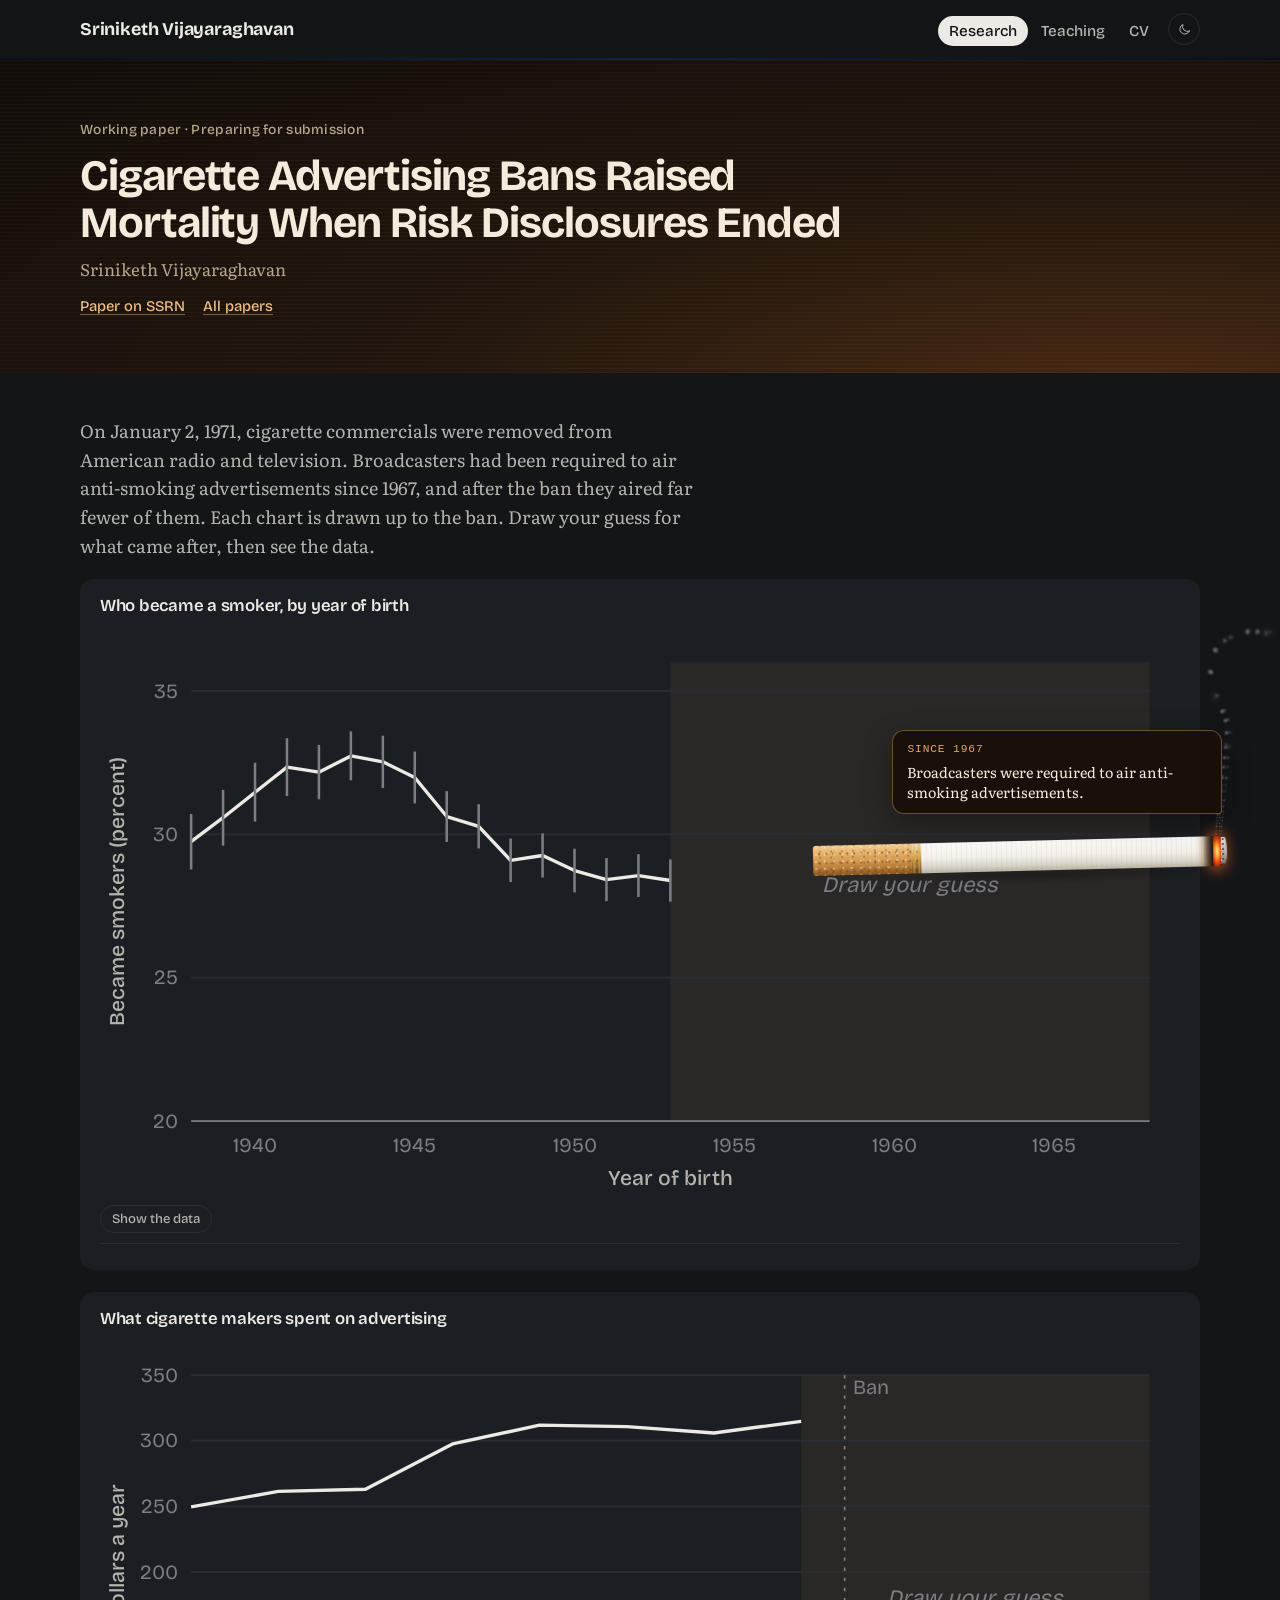
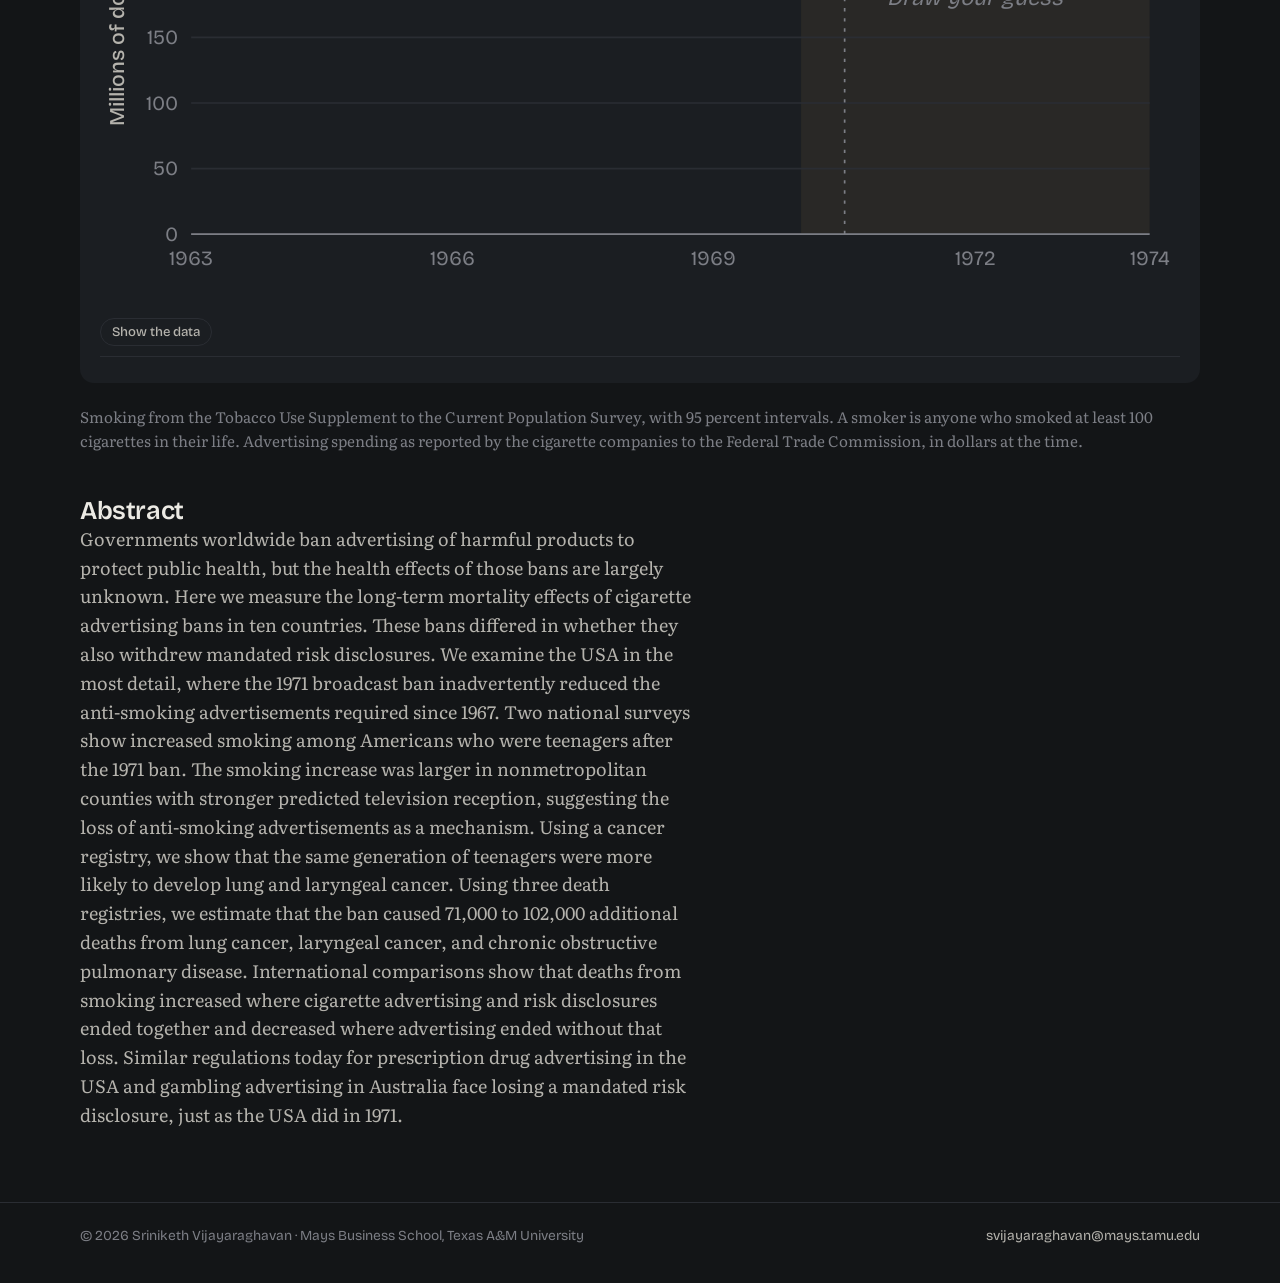
==== commit 824ea552: "Update site" ====
--- a/cigarettes.html
+++ b/cigarettes.html
@@ -7,12 +7,12 @@
 <link href="https://fonts.googleapis.com" rel="preconnect"/>
 <link crossorigin="" href="https://fonts.gstatic.com" rel="preconnect"/>
 <link href="https://fonts.googleapis.com/css2?family=Bricolage+Grotesque:opsz,wght@12..96,400;12..96,500;12..96,600;12..96,700&amp;family=Literata:ital,opsz,wght@0,7..72,400;0,7..72,600;1,7..72,400&amp;family=IBM+Plex+Mono:wght@400;500&amp;display=swap" rel="stylesheet"/>
-<link href="assets/style.css?v=39" rel="stylesheet"/>
-<script src="assets/site.js?v=39"></script>
-<script src="assets/analytics.js?v=39"></script>
-<script src="assets/data.js?v=39"></script>
-<script src="assets/charts.js?v=39"></script>
-<script src="assets/scenes.js?v=39"></script>
+<link href="assets/style.css?v=44" rel="stylesheet"/>
+<script src="assets/site.js?v=44"></script>
+<script src="assets/analytics.js?v=44"></script>
+<script src="assets/data.js?v=44"></script>
+<script src="assets/charts.js?v=44"></script>
+<script src="assets/scenes.js?v=44"></script>
 <title>Cigarette Advertising Bans Raised Mortality · Sriniketh Vijayaraghavan</title></head><body data-scene="cig">
 <header class="site-header"><div class="wrap">
 <a class="brand" data-edit="cigarettes-11" href="index.html">Sriniketh Vijayaraghavan</a>
--- a/assets/style.css
+++ b/assets/style.css
@@ -541,16 +541,21 @@
 @media (max-width: 560px) { .cig-note { right: 34px; bottom: calc(40px + 78vw / 13.5); } }
 
 /* ---- small hints that say a thing can be played with; each goes away after its first use ---- */
-.hint { display: inline-block; font-family: var(--mono); font-size: .68rem; font-weight: 500; letter-spacing: .08em; text-transform: uppercase; white-space: nowrap; pointer-events: none; transition: opacity .45s; }
-.hint.gone { opacity: 0; }
-.hint-sky { position: absolute; z-index: 2; transform: translateX(-50%); padding: 4px 9px; border-radius: 999px; color: #fff; background: rgba(10, 16, 40, .34); animation: bobx 1.8s ease-in-out infinite; }
+.cue { display: inline-block; font-family: var(--mono); font-size: .68rem; font-weight: 500; letter-spacing: .08em; text-transform: uppercase; white-space: nowrap; pointer-events: none; transition: opacity .45s; }
+.cue.gone { opacity: 0; }
+.cue-sky { position: absolute; z-index: 2; transform: translateX(-50%); padding: 4px 9px; border-radius: 999px; color: #fff; background: rgba(10, 16, 40, .34); animation: bobx 1.8s ease-in-out infinite; }
 @keyframes bobx { 50% { transform: translateX(calc(-50% + 9px)); } }
-.hint-swipe { position: absolute; z-index: 41; top: 16px; right: 20px; padding: 4px 10px; border-radius: 999px; color: #A12657; background: rgba(161, 38, 87, .1); animation: sway 1.8s ease-in-out infinite; }
+.cue-swipe { position: absolute; z-index: 41; top: 16px; right: 20px; padding: 4px 10px; border-radius: 999px; color: #A12657; background: rgba(161, 38, 87, .1); animation: sway 1.8s ease-in-out infinite; }
 @keyframes sway { 50% { transform: translateX(-7px); } }
-.hint-redact { display: block; margin-top: 12px; color: #55514A; }
+.cue-redact { display: block; margin-top: 12px; color: #55514A; }
 .app-note.ask { background: rgba(255, 255, 255, .16); color: #fff; box-shadow: none; min-height: 0; width: fit-content; padding: 8px 14px; border: 1px dashed rgba(255, 255, 255, .5); }
 .app-note.ask i { display: none; }
 .app-note.ask span { font-family: var(--mono); font-size: .72rem; letter-spacing: .07em; text-transform: uppercase; }
 .fact-card.nudge { animation: nudge 1.25s ease-in-out; }
-@media (prefers-reduced-motion: reduce) { .hint-sky, .hint-swipe { animation: none; } }
+@media (prefers-reduced-motion: reduce) { .cue-sky, .cue-swipe { animation: none; } }
 @media (max-width: 560px) { .redact { min-height: 70px; } .redact b { font-size: 1.12rem; } .deck-links { left: 30px; bottom: 26px; } .scene-swipe .paper-head, .fact-card { padding-left: 30px; padding-right: 30px; } }
+
+/* ---- the weather line under the header on the home page ---- */
+.sky-wx { position: absolute; z-index: 2; left: max(22px, calc((100% - var(--wrap)) / 2)); top: calc(var(--hdr, 58px) + 2px); font-family: var(--mono); font-size: .68rem; letter-spacing: .07em; text-transform: uppercase; color: #fff; background: rgba(10, 16, 40, .3); padding: 3px 9px; border-radius: 999px; pointer-events: none; }
+.sky-wx:empty { display: none; }
+@media (max-width: 560px) { .sky-wx { left: 16px; } }
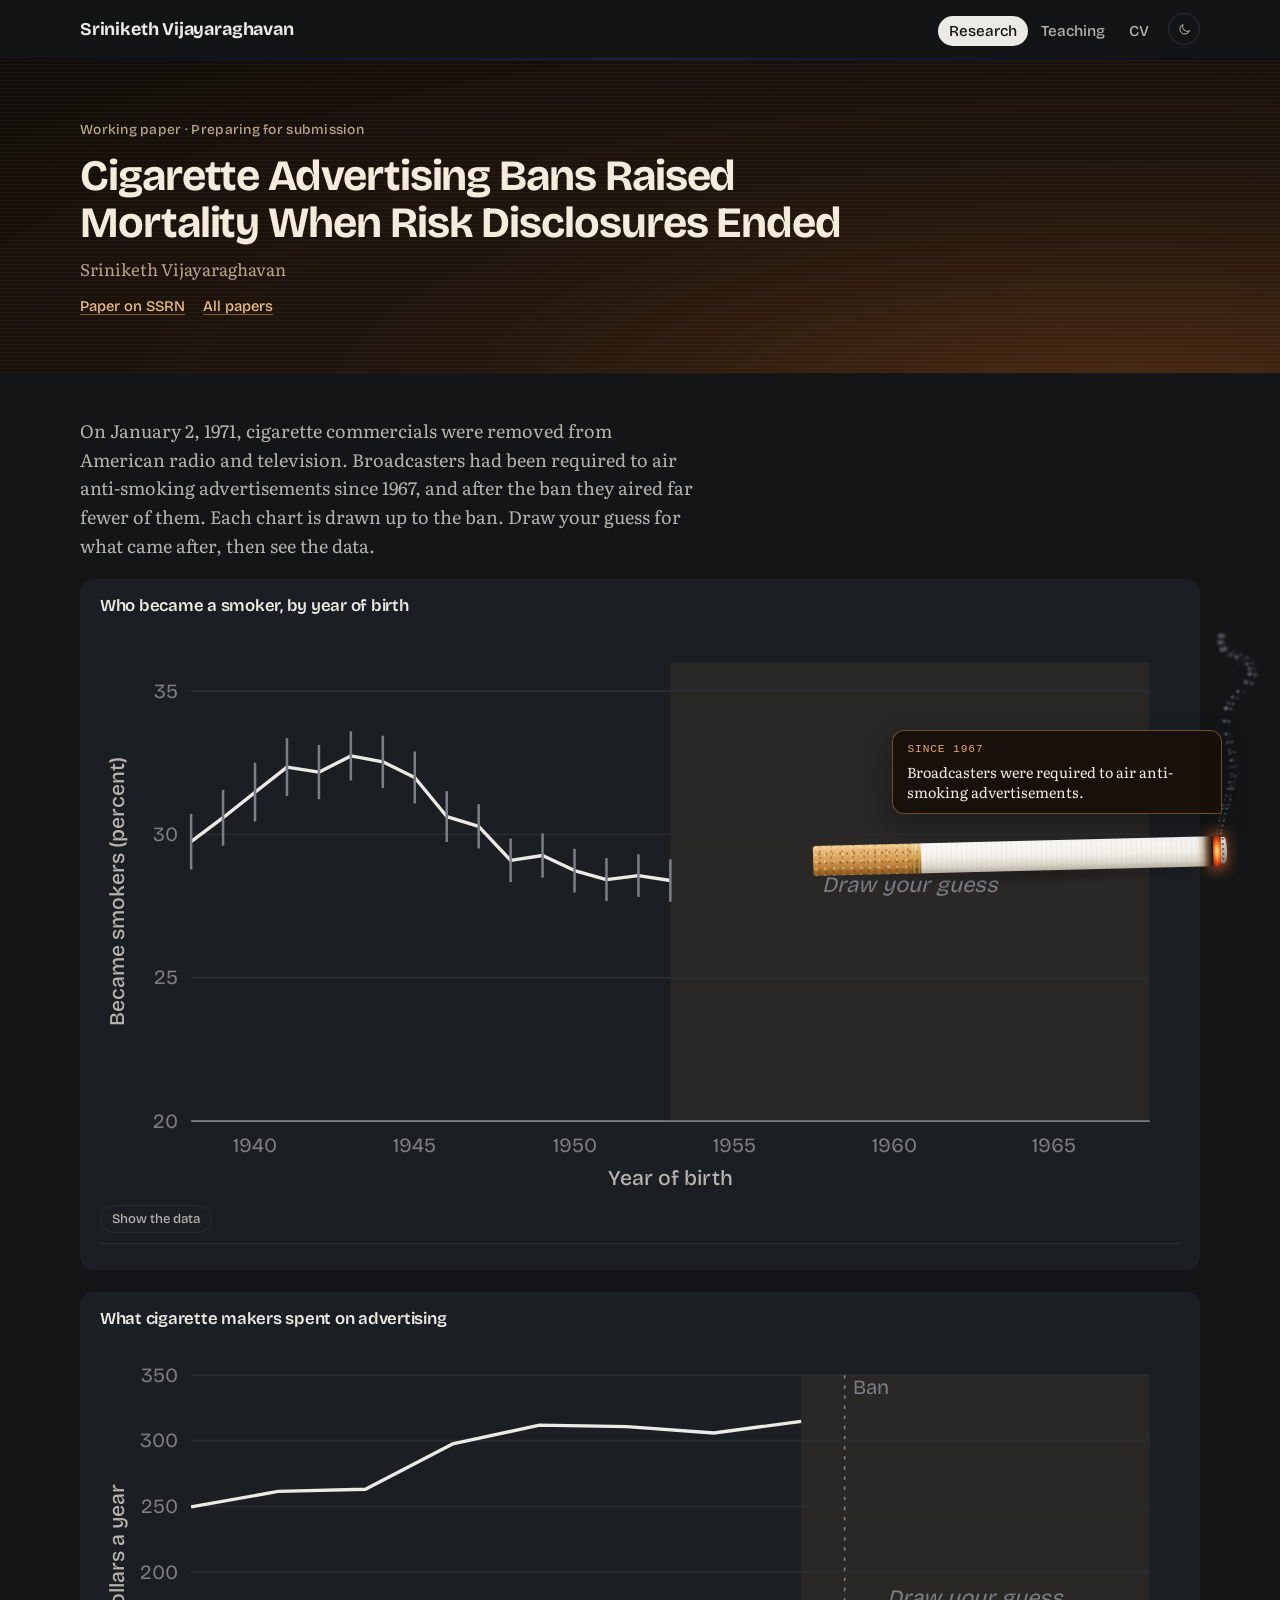
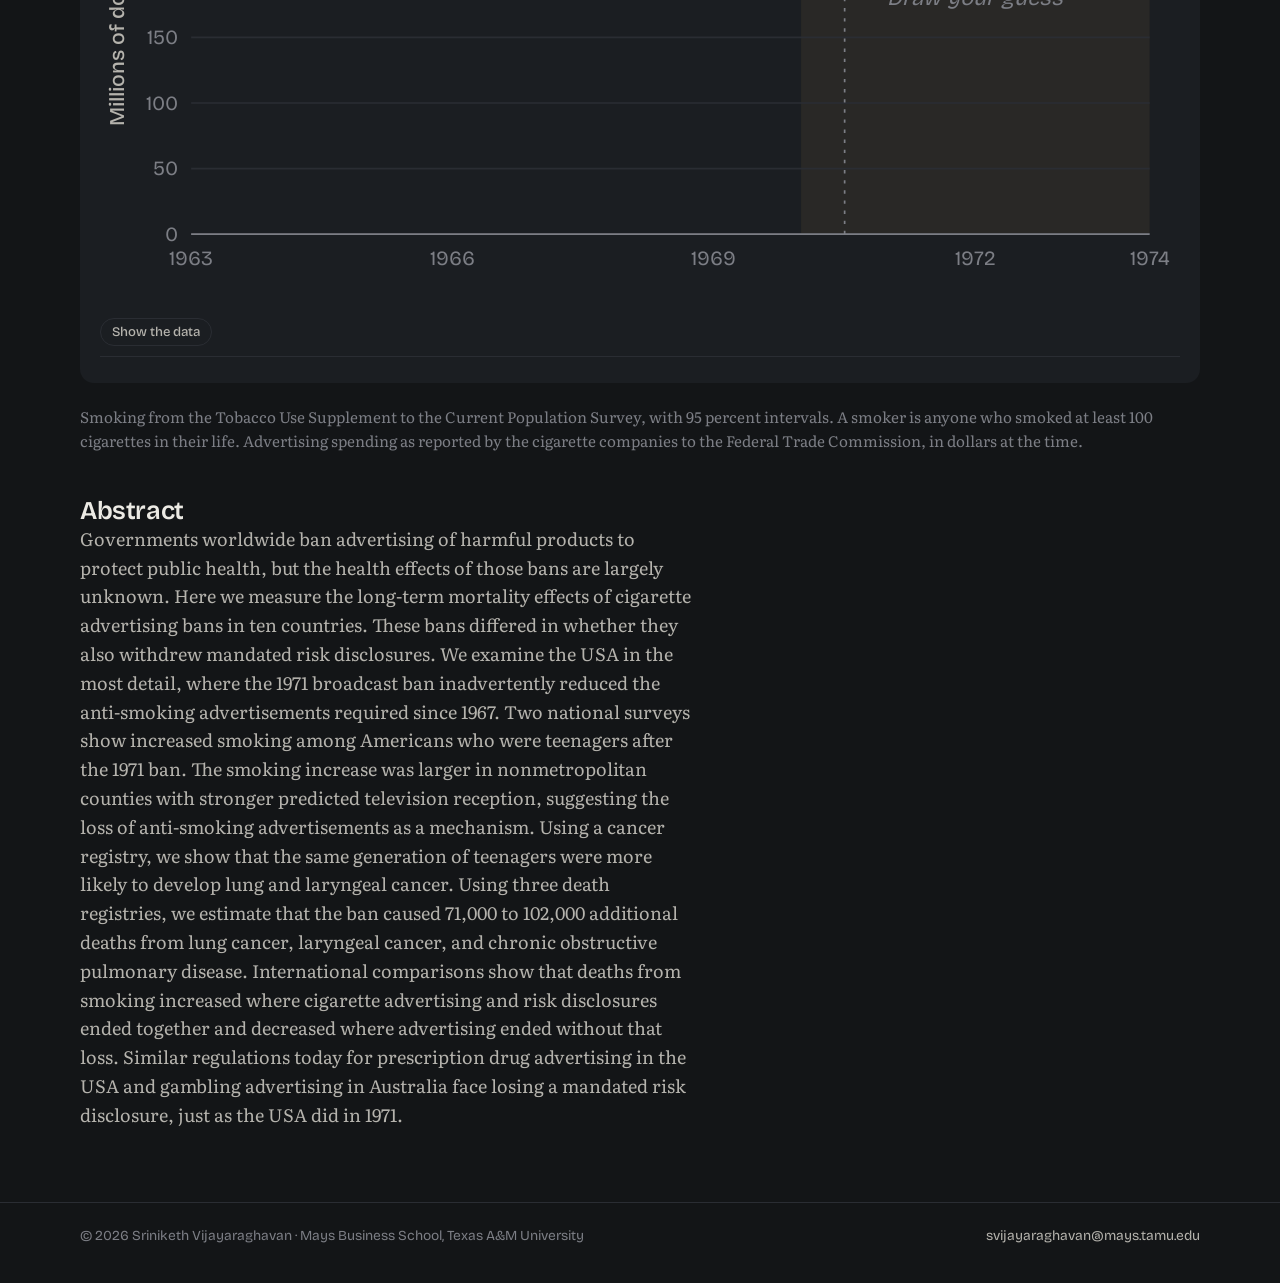
==== commit 507a0848: "Update site" ====
--- a/cigarettes.html
+++ b/cigarettes.html
@@ -7,12 +7,12 @@
 <link href="https://fonts.googleapis.com" rel="preconnect"/>
 <link crossorigin="" href="https://fonts.gstatic.com" rel="preconnect"/>
 <link href="https://fonts.googleapis.com/css2?family=Bricolage+Grotesque:opsz,wght@12..96,400;12..96,500;12..96,600;12..96,700&amp;family=Literata:ital,opsz,wght@0,7..72,400;0,7..72,600;1,7..72,400&amp;family=IBM+Plex+Mono:wght@400;500&amp;display=swap" rel="stylesheet"/>
-<link href="assets/style.css?v=44" rel="stylesheet"/>
-<script src="assets/site.js?v=44"></script>
-<script src="assets/analytics.js?v=44"></script>
-<script src="assets/data.js?v=44"></script>
-<script src="assets/charts.js?v=44"></script>
-<script src="assets/scenes.js?v=44"></script>
+<link href="assets/style.css?v=45" rel="stylesheet"/>
+<script src="assets/site.js?v=45"></script>
+<script src="assets/analytics.js?v=45"></script>
+<script src="assets/data.js?v=45"></script>
+<script src="assets/charts.js?v=45"></script>
+<script src="assets/scenes.js?v=45"></script>
 <title>Cigarette Advertising Bans Raised Mortality · Sriniketh Vijayaraghavan</title></head><body data-scene="cig">
 <header class="site-header"><div class="wrap">
 <a class="brand" data-edit="cigarettes-11" href="index.html">Sriniketh Vijayaraghavan</a>
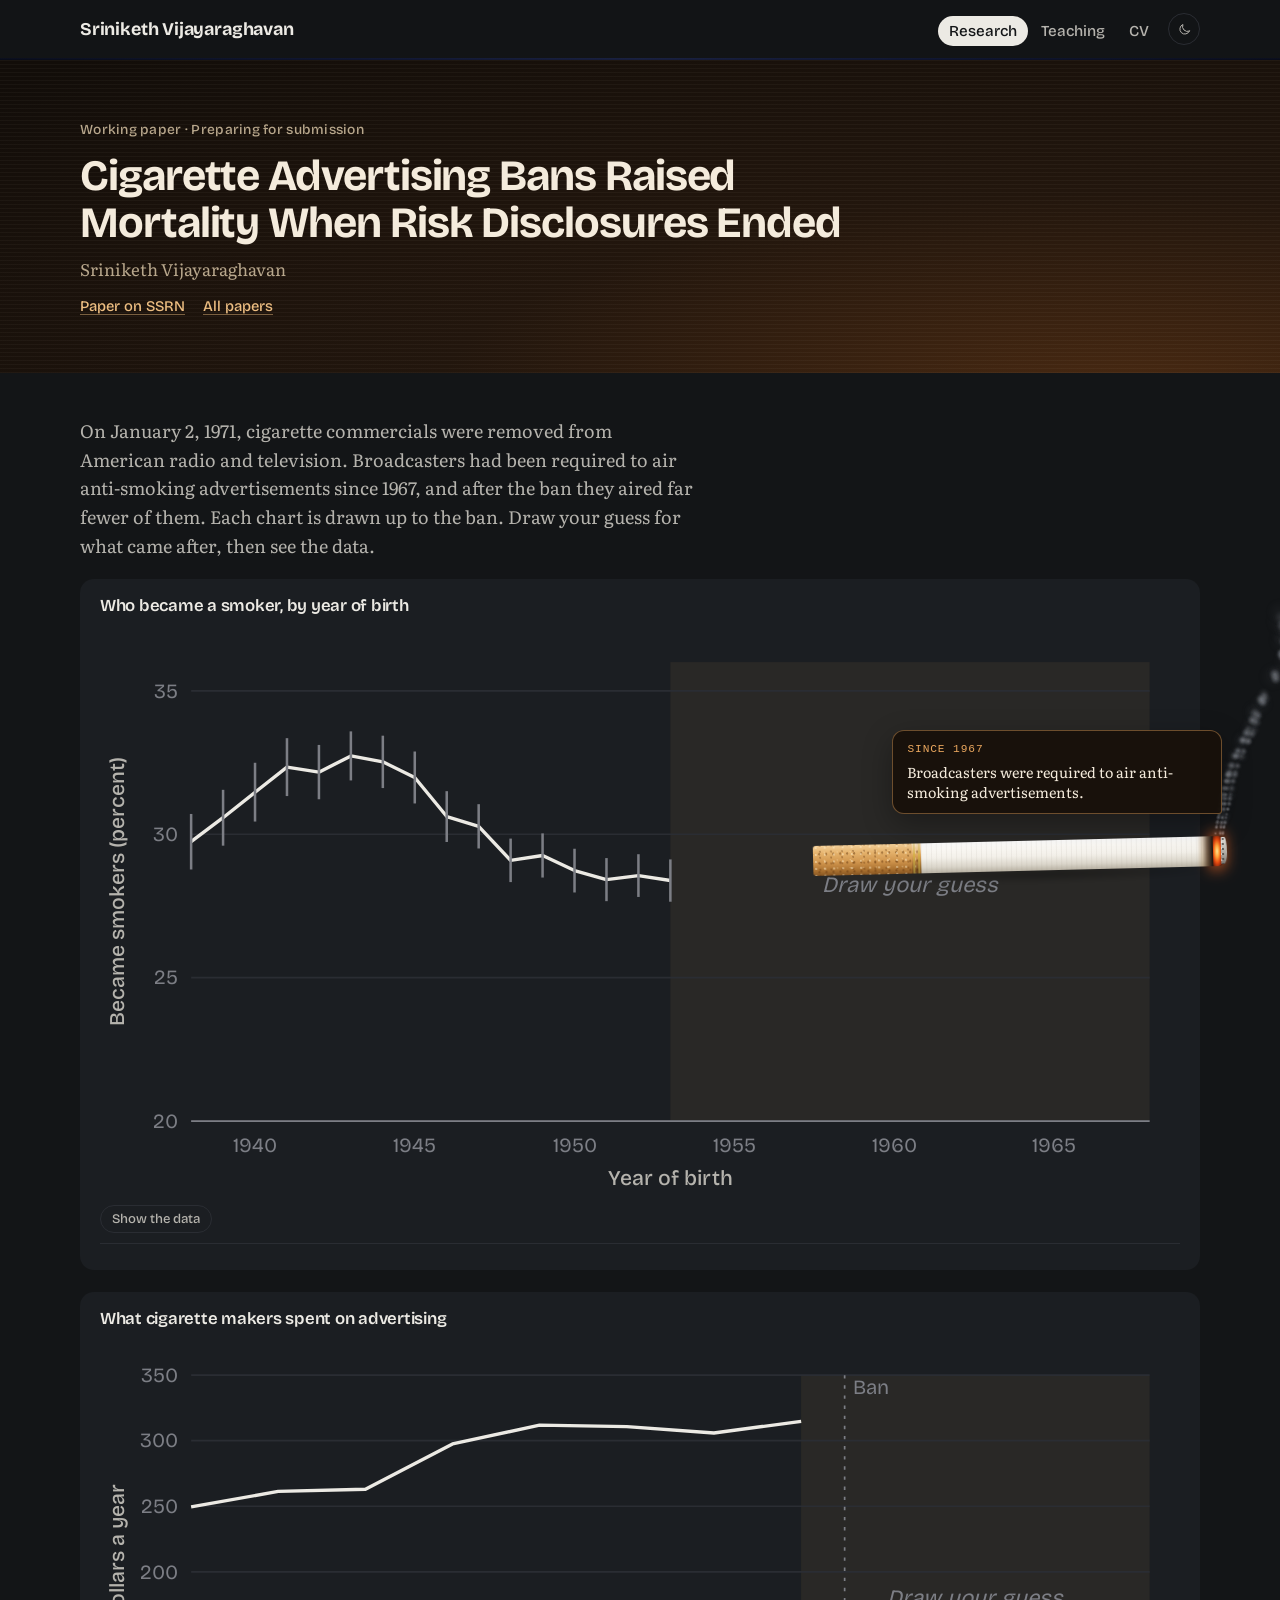
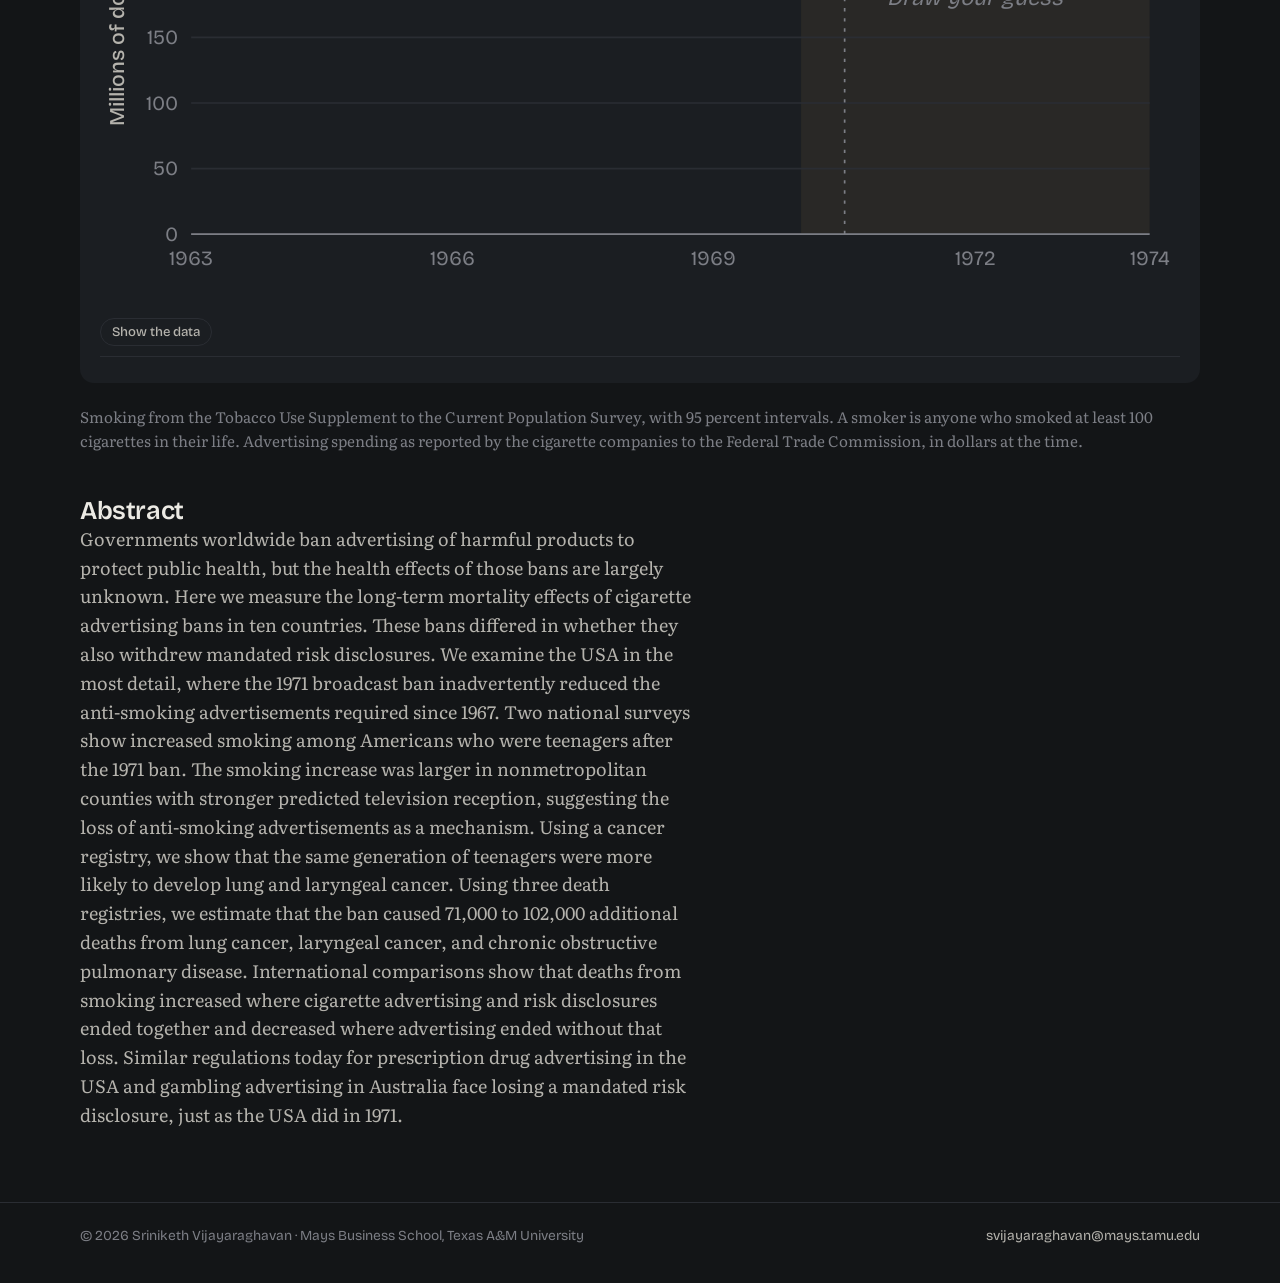
==== commit 3ca1f79d: "Update site" ====
--- a/cigarettes.html
+++ b/cigarettes.html
@@ -7,12 +7,12 @@
 <link href="https://fonts.googleapis.com" rel="preconnect"/>
 <link crossorigin="" href="https://fonts.gstatic.com" rel="preconnect"/>
 <link href="https://fonts.googleapis.com/css2?family=Bricolage+Grotesque:opsz,wght@12..96,400;12..96,500;12..96,600;12..96,700&amp;family=Literata:ital,opsz,wght@0,7..72,400;0,7..72,600;1,7..72,400&amp;family=IBM+Plex+Mono:wght@400;500&amp;display=swap" rel="stylesheet"/>
-<link href="assets/style.css?v=45" rel="stylesheet"/>
-<script src="assets/site.js?v=45"></script>
-<script src="assets/analytics.js?v=45"></script>
-<script src="assets/data.js?v=45"></script>
-<script src="assets/charts.js?v=45"></script>
-<script src="assets/scenes.js?v=45"></script>
+<link href="assets/style.css?v=47" rel="stylesheet"/>
+<script src="assets/site.js?v=47"></script>
+<script src="assets/analytics.js?v=47"></script>
+<script src="assets/data.js?v=47"></script>
+<script src="assets/charts.js?v=47"></script>
+<script src="assets/scenes.js?v=47"></script>
 <title>Cigarette Advertising Bans Raised Mortality · Sriniketh Vijayaraghavan</title></head><body data-scene="cig">
 <header class="site-header"><div class="wrap">
 <a class="brand" data-edit="cigarettes-11" href="index.html">Sriniketh Vijayaraghavan</a>
--- a/assets/style.css
+++ b/assets/style.css
@@ -559,3 +559,10 @@
 .sky-wx { position: absolute; z-index: 2; left: max(22px, calc((100% - var(--wrap)) / 2)); top: calc(var(--hdr, 58px) + 2px); font-family: var(--mono); font-size: .68rem; letter-spacing: .07em; text-transform: uppercase; color: #fff; background: rgba(10, 16, 40, .3); padding: 3px 9px; border-radius: 999px; pointer-events: none; }
 .sky-wx:empty { display: none; }
 @media (max-width: 560px) { .sky-wx { left: 16px; } }
+
+/* ---- weather picker: shown only in the claude.ai copy, or when the address has ?wx= ---- */
+.wx-pick { position: absolute; z-index: 3; left: max(22px, calc((100% - var(--wrap)) / 2)); top: calc(var(--hdr, 58px) + 30px); display: flex; flex-wrap: wrap; gap: 5px; max-width: min(430px, calc(100% - 32px)); }
+.wx-pick button { font-family: var(--mono); font-size: .66rem; letter-spacing: .06em; text-transform: uppercase; color: #fff; background: rgba(10, 16, 40, .34); border: 1px solid rgba(255, 255, 255, .35); border-radius: 999px; padding: 4px 9px; cursor: pointer; }
+.wx-pick button:hover { background: rgba(10, 16, 40, .55); }
+.wx-pick button[aria-pressed="true"] { background: #fff; color: #10162A; border-color: #fff; }
+@media (max-width: 560px) { .wx-pick { left: 16px; } }
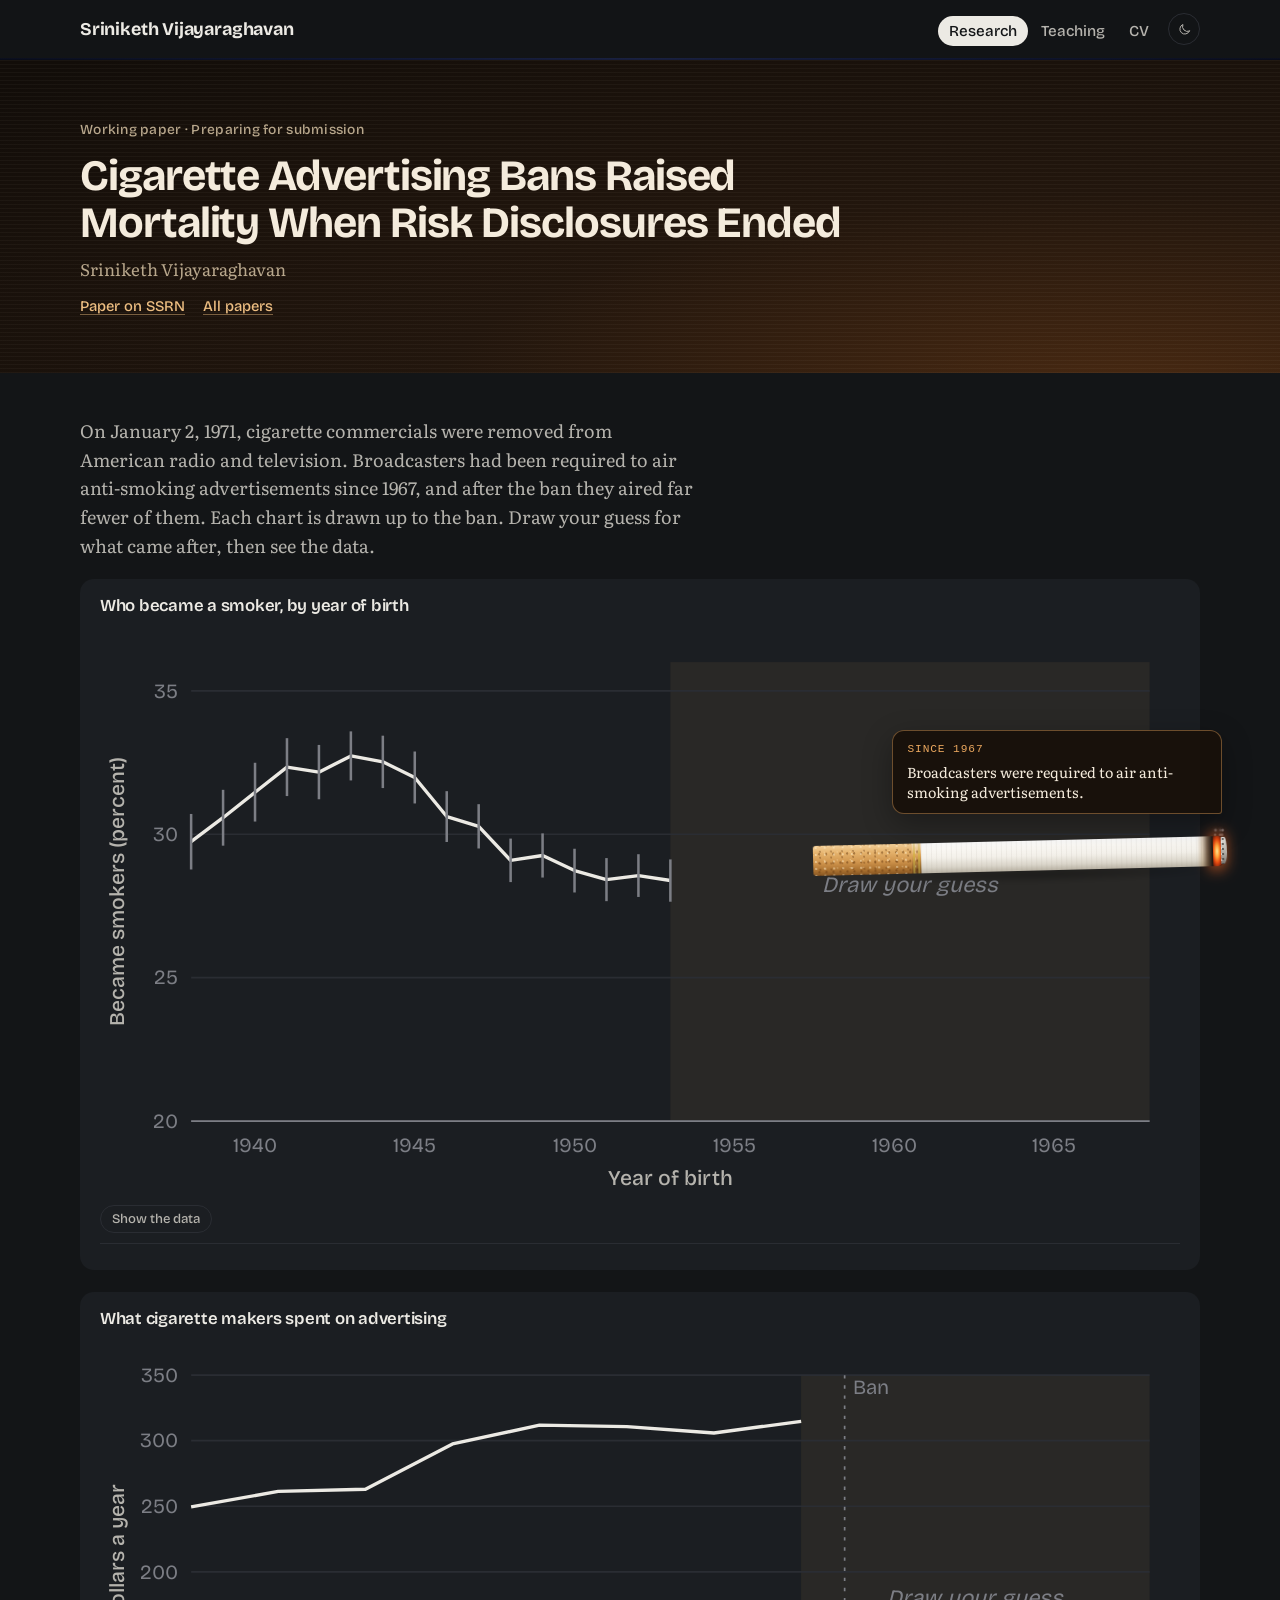
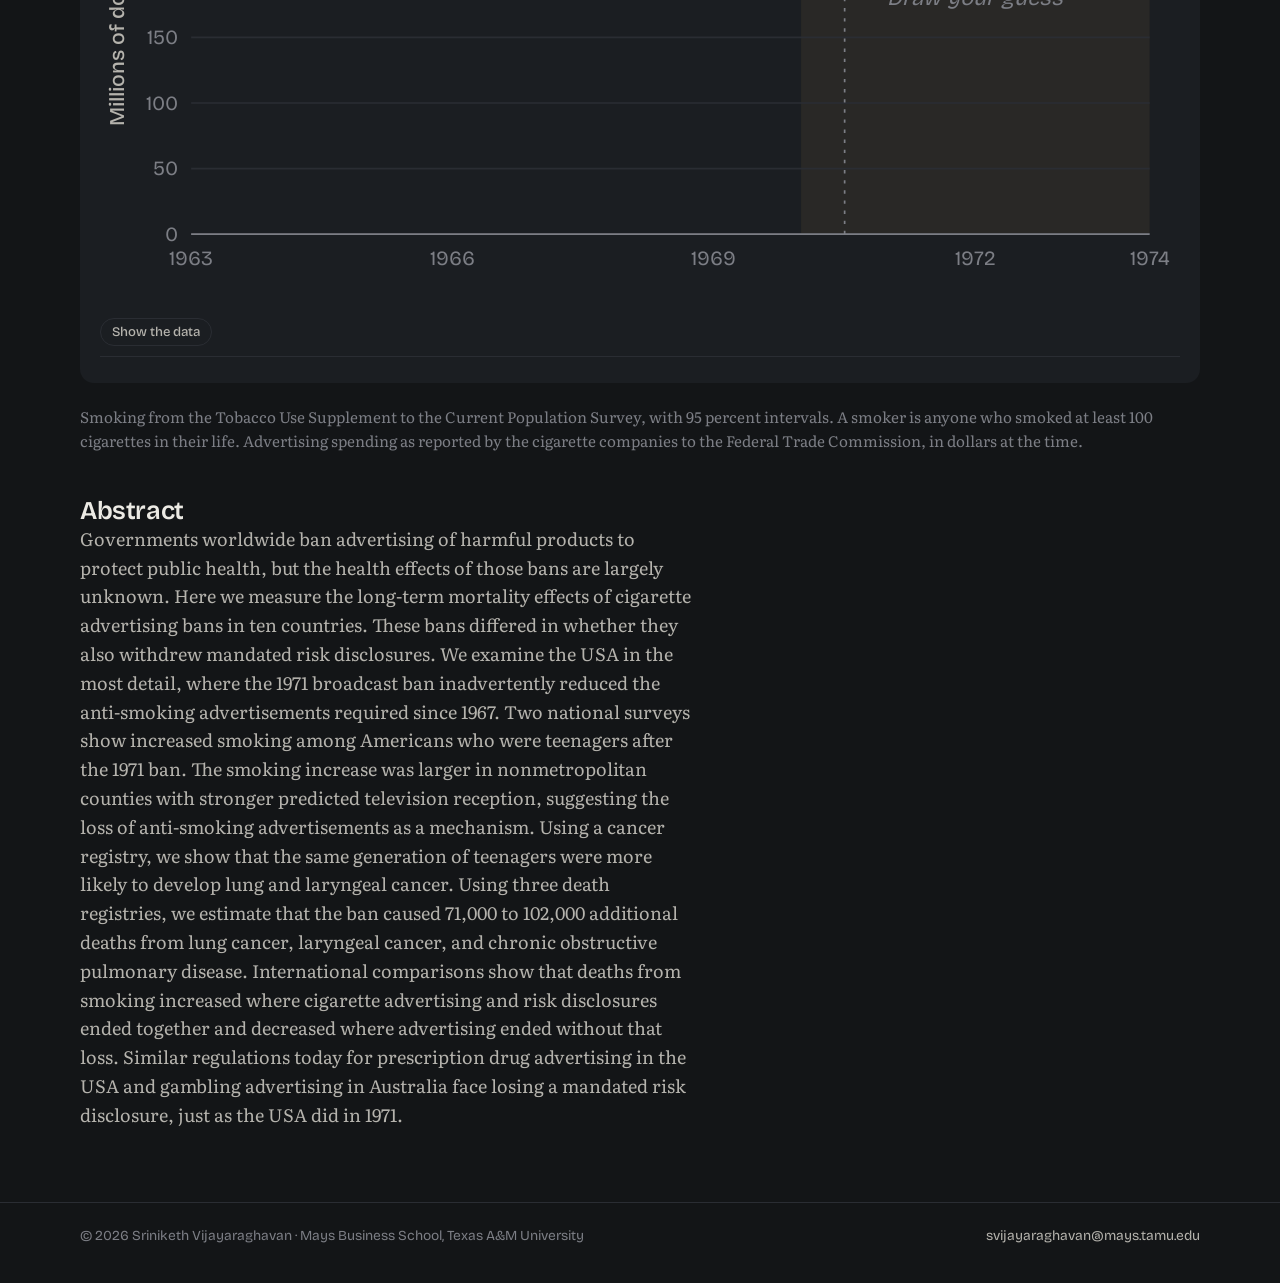
==== commit 76053164: "Update site" ====
--- a/cigarettes.html
+++ b/cigarettes.html
@@ -7,12 +7,12 @@
 <link href="https://fonts.googleapis.com" rel="preconnect"/>
 <link crossorigin="" href="https://fonts.gstatic.com" rel="preconnect"/>
 <link href="https://fonts.googleapis.com/css2?family=Bricolage+Grotesque:opsz,wght@12..96,400;12..96,500;12..96,600;12..96,700&amp;family=Literata:ital,opsz,wght@0,7..72,400;0,7..72,600;1,7..72,400&amp;family=IBM+Plex+Mono:wght@400;500&amp;display=swap" rel="stylesheet"/>
-<link href="assets/style.css?v=47" rel="stylesheet"/>
-<script src="assets/site.js?v=47"></script>
-<script src="assets/analytics.js?v=47"></script>
-<script src="assets/data.js?v=47"></script>
-<script src="assets/charts.js?v=47"></script>
-<script src="assets/scenes.js?v=47"></script>
+<link href="assets/style.css?v=48" rel="stylesheet"/>
+<script src="assets/site.js?v=48"></script>
+<script src="assets/analytics.js?v=48"></script>
+<script src="assets/data.js?v=48"></script>
+<script src="assets/charts.js?v=48"></script>
+<script src="assets/scenes.js?v=48"></script>
 <title>Cigarette Advertising Bans Raised Mortality · Sriniketh Vijayaraghavan</title></head><body data-scene="cig">
 <header class="site-header"><div class="wrap">
 <a class="brand" data-edit="cigarettes-11" href="index.html">Sriniketh Vijayaraghavan</a>
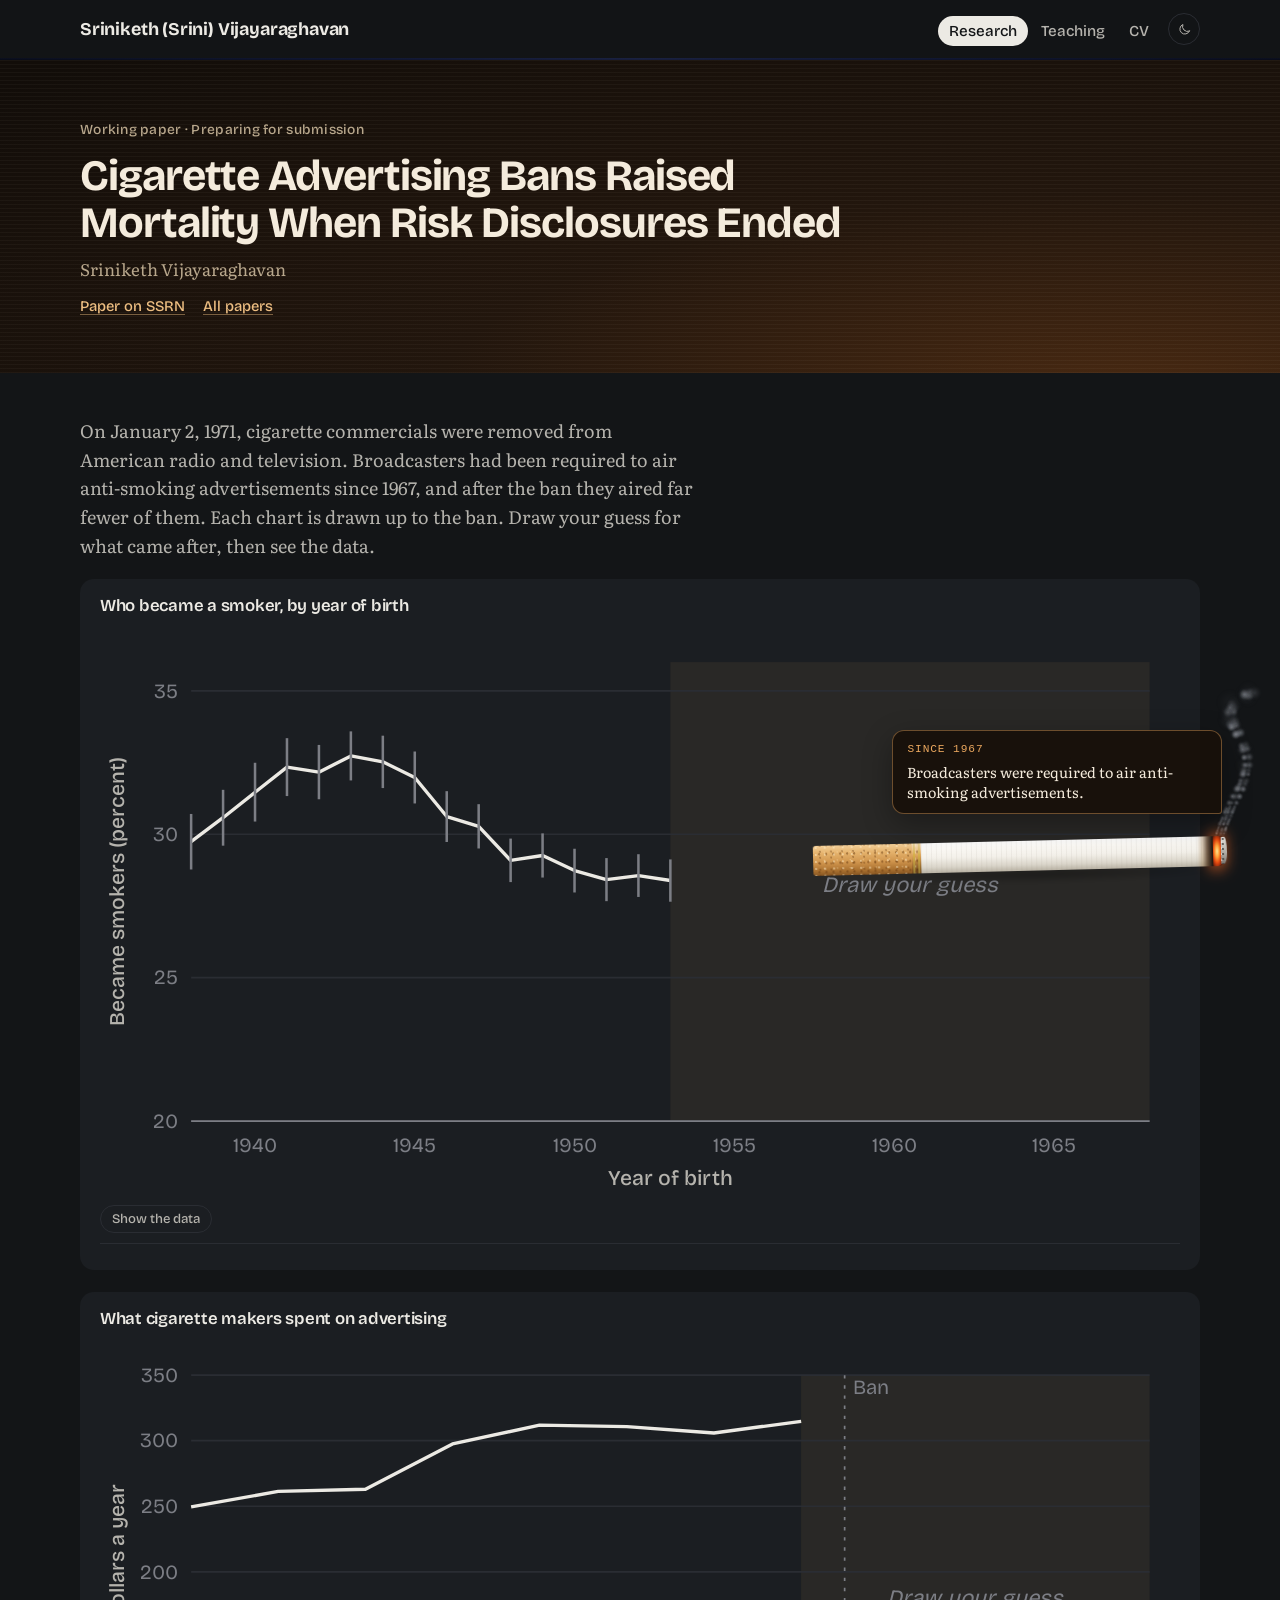
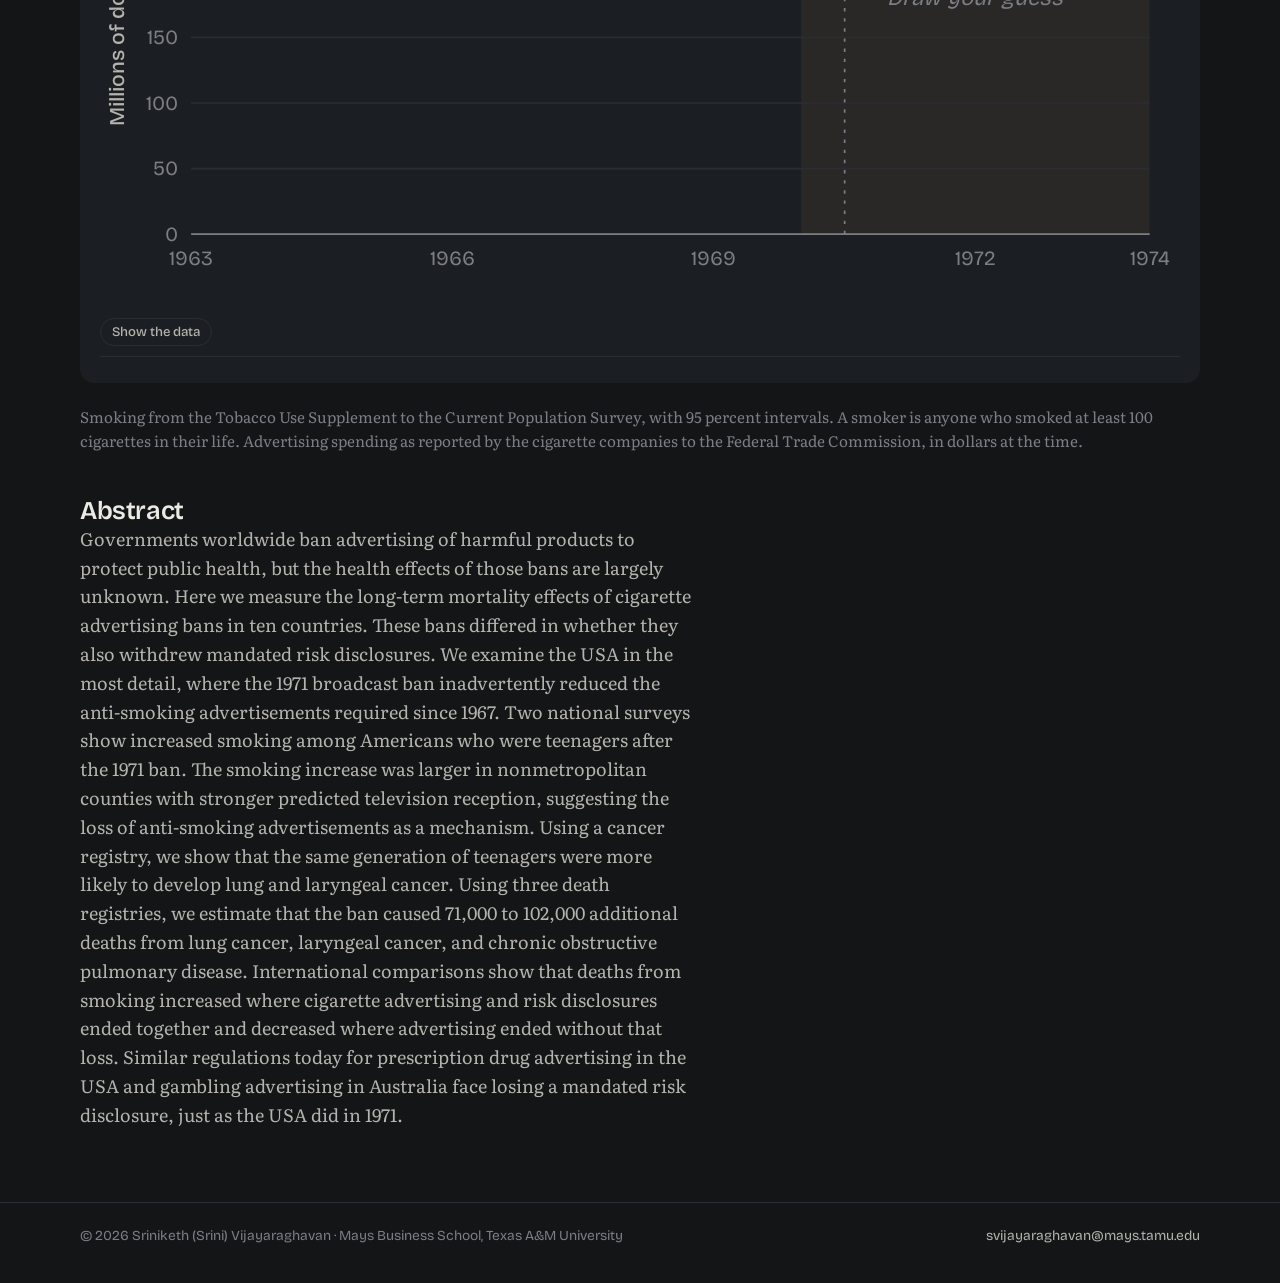
==== commit 6cabd12c: "Update site" ====
--- a/cigarettes.html
+++ b/cigarettes.html
@@ -13,9 +13,9 @@
 <script src="assets/data.js?v=48"></script>
 <script src="assets/charts.js?v=48"></script>
 <script src="assets/scenes.js?v=48"></script>
-<title>Cigarette Advertising Bans Raised Mortality · Sriniketh Vijayaraghavan</title></head><body data-scene="cig">
+<title>Cigarette Advertising Bans Raised Mortality · Sriniketh (Srini) Vijayaraghavan</title></head><body data-scene="cig">
 <header class="site-header"><div class="wrap">
-<a class="brand" data-edit="cigarettes-11" href="index.html">Sriniketh Vijayaraghavan</a>
+<a class="brand" data-edit="cigarettes-11" href="index.html">Sriniketh (Srini) Vijayaraghavan</a>
 <ul class="nav">
 <li><a aria-current="page" data-edit="cigarettes-12" href="research.html">Research</a></li>
 <li><a data-edit="cigarettes-13" href="teaching.html">Teaching</a></li>
@@ -42,5 +42,5 @@
 <p data-edit="cigarettes-4">Governments worldwide ban advertising of harmful products to protect public health, but the health effects of those bans are largely unknown. Here we measure the long-term mortality effects of cigarette advertising bans in ten countries. These bans differed in whether they also withdrew mandated risk disclosures. We examine the USA in the most detail, where the 1971 broadcast ban inadvertently reduced the anti-smoking advertisements required since 1967. Two national surveys show increased smoking among Americans who were teenagers after the 1971 ban. The smoking increase was larger in nonmetropolitan counties with stronger predicted television reception, suggesting the loss of anti-smoking advertisements as a mechanism. Using a cancer registry, we show that the same generation of teenagers were more likely to develop lung and laryngeal cancer. Using three death registries, we estimate that the ban caused 71,000 to 102,000 additional deaths from lung cancer, laryngeal cancer, and chronic obstructive pulmonary disease. International comparisons show that deaths from smoking increased where cigarette advertising and risk disclosures ended together and decreased where advertising ended without that loss. Similar regulations today for prescription drug advertising in the USA and gambling advertising in Australia face losing a mandated risk disclosure, just as the USA did in 1971.</p>
 </section>
 </div></main>
-<footer class="site-footer"><div class="wrap"><span data-edit="cigarettes-9">© 2026 Sriniketh Vijayaraghavan · Mays Business School, Texas A&amp;M University</span><a data-edit="cigarettes-10" href="mailto:svijayaraghavan@mays.tamu.edu">svijayaraghavan@mays.tamu.edu</a></div></footer>
+<footer class="site-footer"><div class="wrap"><span data-edit="cigarettes-9">© 2026 Sriniketh (Srini) Vijayaraghavan · Mays Business School, Texas A&amp;M University</span><a data-edit="cigarettes-10" href="mailto:svijayaraghavan@mays.tamu.edu">svijayaraghavan@mays.tamu.edu</a></div></footer>
 </body></html>
